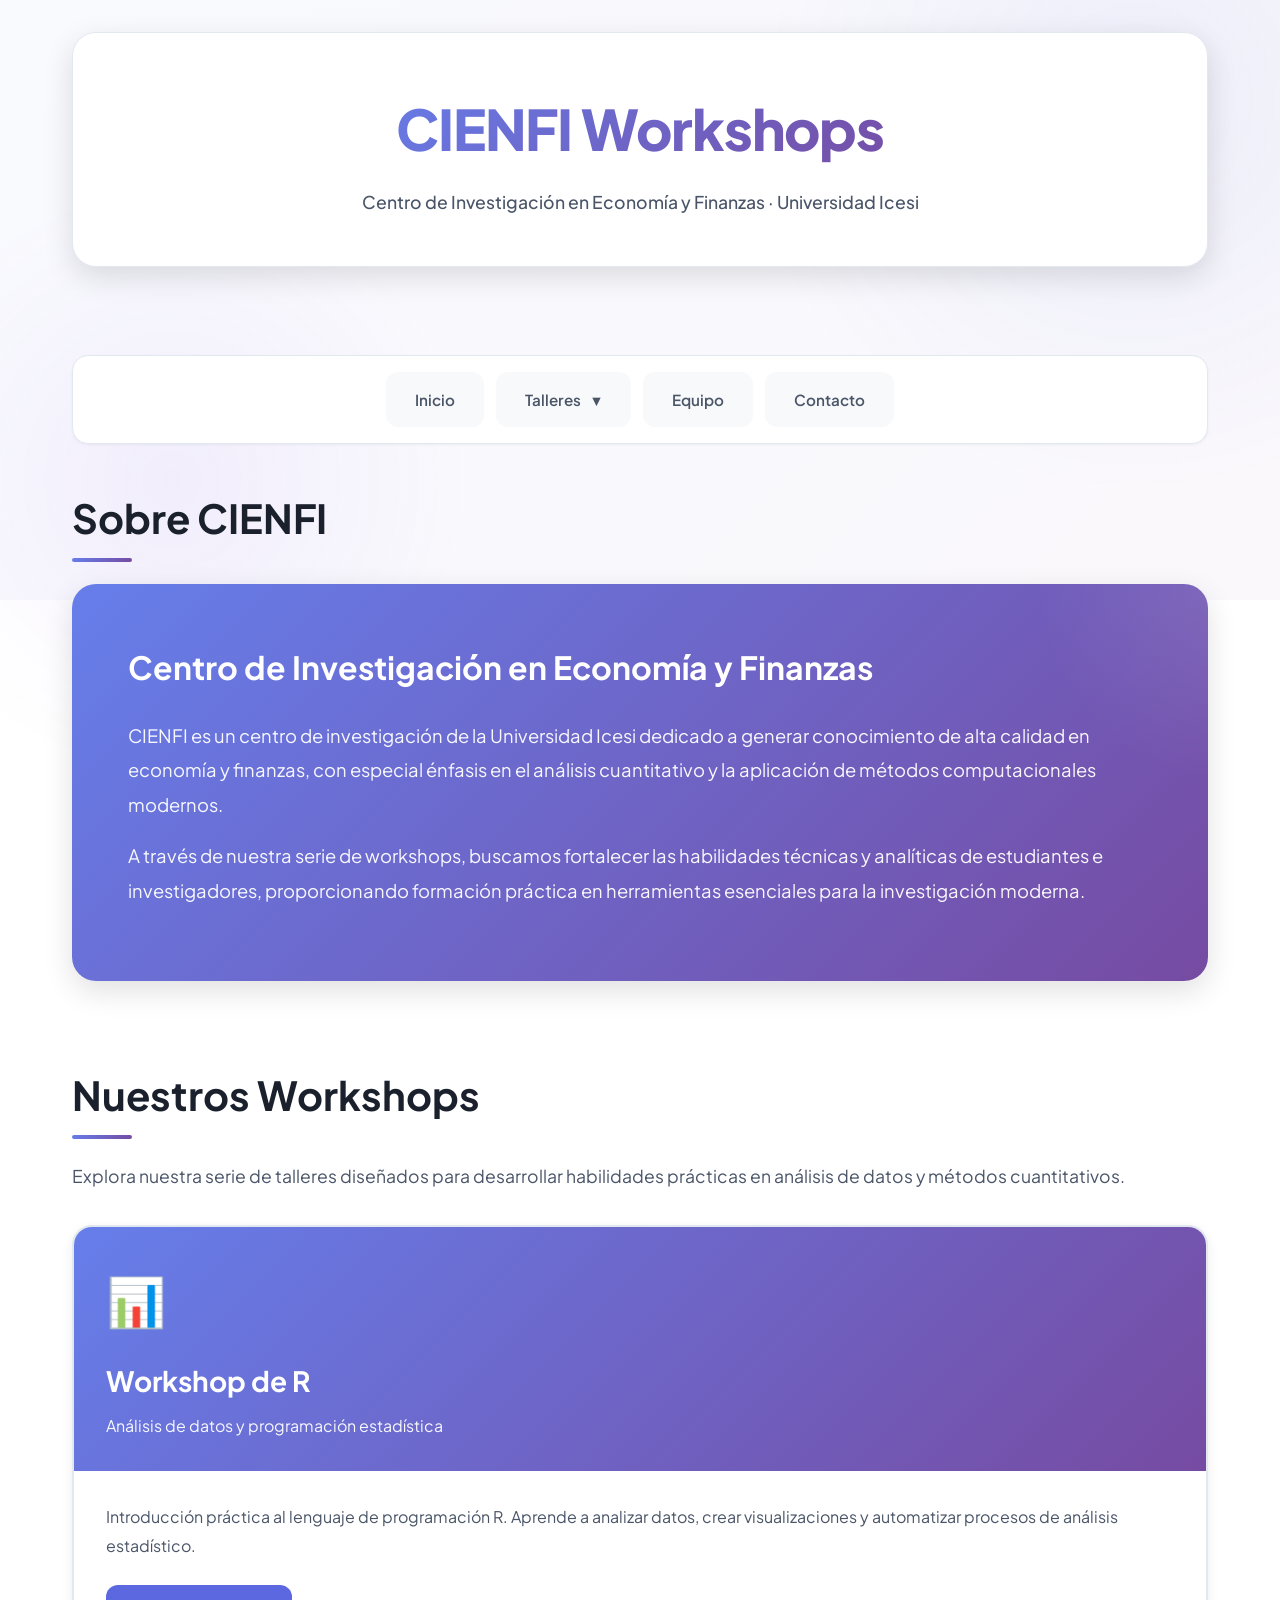
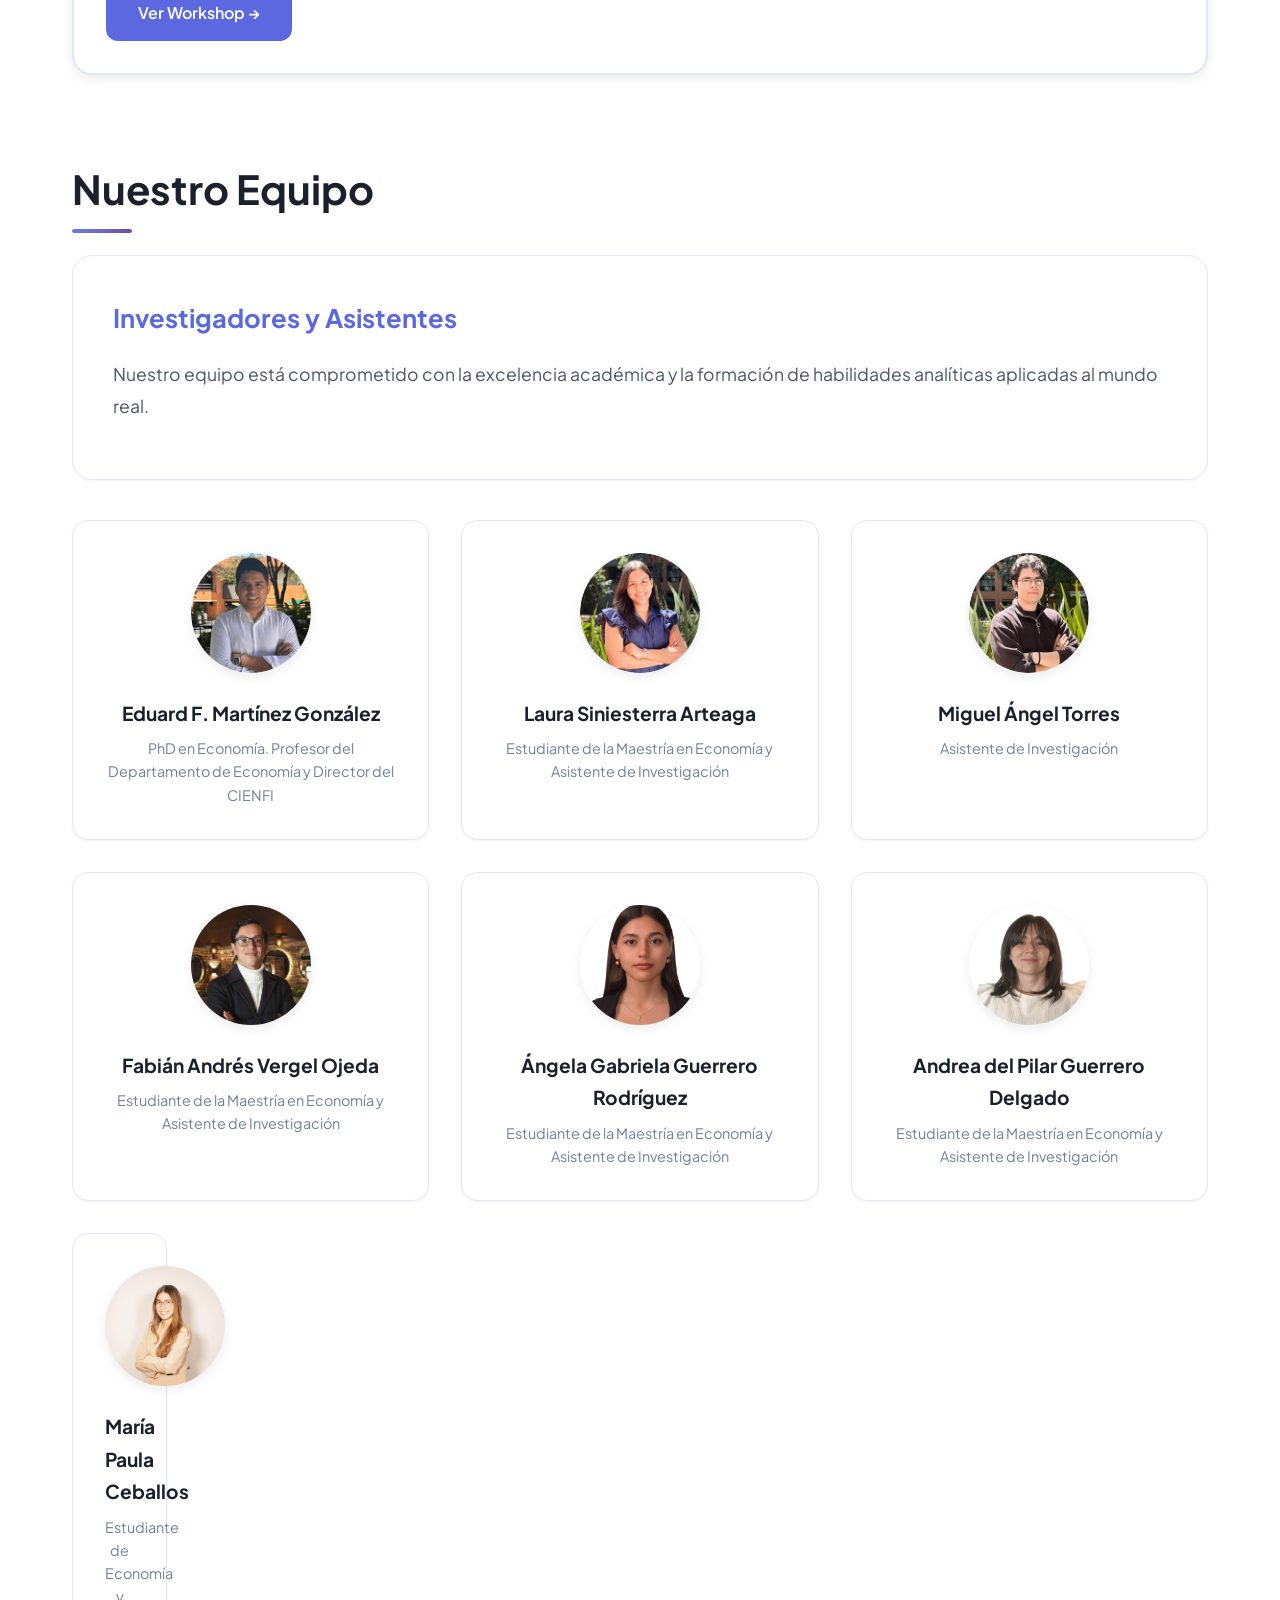
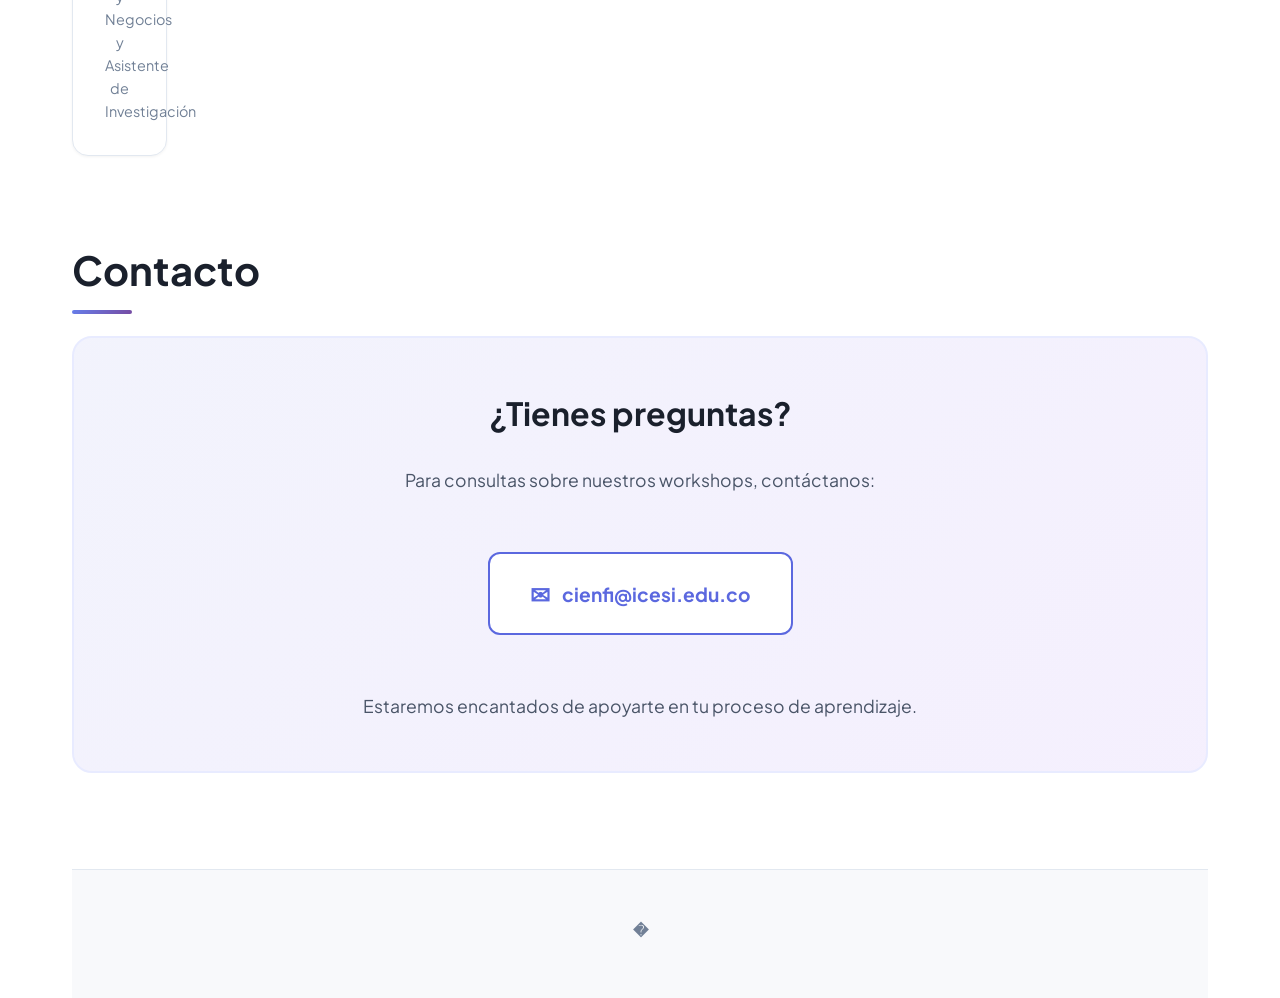
==== index.html @ 33a99495 "page" ====
<!DOCTYPE html>
<html lang="es">
<head>
    <meta charset="UTF-8">
    <meta name="viewport" content="width=device-width, initial-scale=1.0">
    <title>CIENFI Workshops | Universidad Icesi</title>
    <link rel="preconnect" href="https://fonts.googleapis.com">
    <link rel="preconnect" href="https://fonts.gstatic.com" crossorigin>
    <link href="https://fonts.googleapis.com/css2?family=Plus+Jakarta+Sans:wght@300;400;500;600;700;800&display=swap" rel="stylesheet">
    <style>
        :root {
            --primary-blue: #5B68DF;
            --deep-blue: #2E3192;
            --accent-blue: #3D4BC7;
            --light-blue: #E8EBFF;
            --purple-accent: #7C3AED;
            --bg-white: #FFFFFF;
            --bg-gray: #F8F9FB;
            --text-dark: #1A202C;
            --text-gray: #4A5568;
            --text-muted: #718096;
            --border-light: #E2E8F0;
            --shadow-sm: 0 1px 3px rgba(0,0,0,0.05);
            --shadow-md: 0 4px 12px rgba(0,0,0,0.08);
            --shadow-lg: 0 10px 30px rgba(0,0,0,0.12);
            --gradient-purple: linear-gradient(135deg, #667EEA 0%, #764BA2 100%);
        }

        * {
            margin: 0;
            padding: 0;
            box-sizing: border-box;
        }

        body {
            font-family: 'Plus Jakarta Sans', sans-serif;
            background: var(--bg-white);
            color: var(--text-dark);
            line-height: 1.7;
            overflow-x: hidden;
        }

        .bg-accent {
            position: fixed;
            top: 0;
            left: 0;
            width: 100%;
            height: 600px;
            background: linear-gradient(135deg, rgba(102, 126, 234, 0.04) 0%, rgba(118, 75, 162, 0.04) 100%);
            z-index: 0;
            pointer-events: none;
        }
        
        .bg-accent::before {
            content: '';
            position: absolute;
            top: -50%;
            right: -20%;
            width: 800px;
            height: 800px;
            background: radial-gradient(circle, rgba(91, 104, 223, 0.08) 0%, transparent 70%);
            border-radius: 50%;
            animation: float 20s ease-in-out infinite;
        }
        
        .bg-accent::after {
            content: '';
            position: absolute;
            bottom: -30%;
            left: -10%;
            width: 600px;
            height: 600px;
            background: radial-gradient(circle, rgba(124, 58, 237, 0.06) 0%, transparent 70%);
            border-radius: 50%;
            animation: float 15s ease-in-out infinite reverse;
        }

        @keyframes float {
            0%, 100% { transform: translate(0, 0) scale(1); }
            50% { transform: translate(50px, -50px) scale(1.1); }
        }

        .container {
            position: relative;
            z-index: 1;
            max-width: 1200px;
            margin: 0 auto;
            padding: 0 2rem;
        }

        header {
            padding: 2rem 0 3rem;
            animation: fadeInDown 0.8s ease-out;
        }

        @keyframes fadeInDown {
            from {
                opacity: 0;
                transform: translateY(-30px);
            }
            to {
                opacity: 1;
                transform: translateY(0);
            }
        }

        .header-content {
            display: flex;
            align-items: center;
            justify-content: center;
            gap: 2rem;
            padding: 3rem 2.5rem;
            background: var(--bg-white);
            border-radius: 24px;
            box-shadow: var(--shadow-lg);
            border: 1px solid var(--border-light);
            text-align: center;
        }

        .header-text h1 {
            font-size: 3.5rem;
            font-weight: 800;
            background: var(--gradient-purple);
            -webkit-background-clip: text;
            -webkit-text-fill-color: transparent;
            background-clip: text;
            margin-bottom: 0.75rem;
            letter-spacing: -0.02em;
        }

        .header-text p {
            font-size: 1.1rem;
            color: var(--text-gray);
            font-weight: 500;
        }

        /* Navigation with Dropdown */
        nav {
            margin: 2.5rem 0;
            animation: fadeIn 1s ease-out 0.3s backwards;
        }

        @keyframes fadeIn {
            from { opacity: 0; }
            to { opacity: 1; }
        }

        .nav-links {
            display: flex;
            gap: 0.75rem;
            flex-wrap: wrap;
            background: var(--bg-white);
            padding: 1rem;
            border-radius: 16px;
            box-shadow: var(--shadow-sm);
            border: 1px solid var(--border-light);
            justify-content: center;
        }

        .nav-item {
            position: relative;
        }

        .nav-link {
            display: block;
            padding: 0.85rem 1.75rem;
            background: var(--bg-gray);
            color: var(--text-gray);
            text-decoration: none;
            font-size: 0.95rem;
            font-weight: 600;
            border-radius: 12px;
            transition: all 0.3s ease;
            border: 1px solid transparent;
            cursor: pointer;
        }

        .nav-link:hover {
            background: var(--light-blue);
            color: var(--primary-blue);
            border-color: var(--primary-blue);
            transform: translateY(-2px);
            box-shadow: var(--shadow-md);
        }

        /* Dropdown Menu */
        .dropdown {
            position: relative;
        }

        .dropdown-content {
            display: none;
            position: absolute;
            top: 100%;
            left: 0;
            margin-top: 0.5rem;
            background: var(--bg-white);
            min-width: 220px;
            box-shadow: var(--shadow-lg);
            border-radius: 12px;
            border: 1px solid var(--border-light);
            z-index: 1000;
            overflow: hidden;
        }

        .dropdown.active .dropdown-content {
            display: block;
        }

        .dropdown-item {
            display: block;
            padding: 0.9rem 1.5rem;
            color: var(--text-gray);
            text-decoration: none;
            font-size: 0.9rem;
            font-weight: 500;
            transition: all 0.3s ease;
            border-bottom: 1px solid var(--border-light);
        }

        .dropdown-item:last-child {
            border-bottom: none;
        }

        .dropdown-item:hover {
            background: var(--light-blue);
            color: var(--primary-blue);
        }

        .dropdown-arrow {
            display: inline-block;
            margin-left: 0.5rem;
            font-size: 0.7rem;
            transition: transform 0.3s ease;
        }

        .dropdown:hover .dropdown-arrow {
            transform: rotate(180deg);
        }

        .section {
            margin-bottom: 5rem;
            animation: fadeInUp 0.8s ease-out backwards;
        }

        .section:nth-child(2) { animation-delay: 0.2s; }
        .section:nth-child(3) { animation-delay: 0.4s; }

        @keyframes fadeInUp {
            from {
                opacity: 0;
                transform: translateY(30px);
            }
            to {
                opacity: 1;
                transform: translateY(0);
            }
        }

        .section-title {
            font-size: 2.5rem;
            font-weight: 700;
            margin-bottom: 2rem;
            color: var(--text-dark);
            position: relative;
            display: inline-block;
        }

        .section-title::after {
            content: '';
            position: absolute;
            bottom: -10px;
            left: 0;
            width: 60px;
            height: 4px;
            background: var(--gradient-purple);
            border-radius: 2px;
        }

        .card {
            background: var(--bg-white);
            border: 1px solid var(--border-light);
            padding: 2.5rem;
            margin-bottom: 1.5rem;
            border-radius: 20px;
            transition: all 0.3s ease;
            box-shadow: var(--shadow-sm);
        }

        .card:hover {
            box-shadow: var(--shadow-lg);
            transform: translateY(-4px);
            border-color: var(--primary-blue);
        }

        .card-title {
            font-size: 1.6rem;
            font-weight: 700;
            margin-bottom: 1.25rem;
            color: var(--primary-blue);
        }

        .card-description {
            font-size: 1.1rem;
            line-height: 1.8;
            color: var(--text-gray);
            margin-bottom: 1rem;
        }

        .hero-card {
            background: var(--gradient-purple);
            color: white;
            padding: 3.5rem;
            border-radius: 24px;
            margin-bottom: 3rem;
            box-shadow: var(--shadow-lg);
            position: relative;
            overflow: hidden;
        }

        .hero-card::before {
            content: '';
            position: absolute;
            top: -50%;
            right: -20%;
            width: 400px;
            height: 400px;
            background: radial-gradient(circle, rgba(255,255,255,0.1) 0%, transparent 70%);
            border-radius: 50%;
        }

        .hero-card .card-title {
            color: white;
            font-size: 2rem;
            margin-bottom: 1.5rem;
            position: relative;
        }

        .hero-card .card-description {
            color: rgba(255, 255, 255, 0.95);
            font-size: 1.15rem;
            line-height: 1.9;
            position: relative;
        }

        /* Workshops Grid */
        .workshops-grid {
            display: grid;
            grid-template-columns: repeat(auto-fit, minmax(350px, 1fr));
            gap: 2rem;
            margin-top: 2rem;
        }

        .workshop-card {
            background: var(--bg-white);
            border: 2px solid var(--border-light);
            border-radius: 20px;
            overflow: hidden;
            box-shadow: var(--shadow-md);
            transition: all 0.3s ease;
        }

        .workshop-card:hover {
            transform: translateY(-8px);
            box-shadow: 0 20px 40px rgba(91, 104, 223, 0.2);
            border-color: var(--primary-blue);
        }

        .workshop-header {
            background: var(--gradient-purple);
            padding: 2rem;
            color: white;
            position: relative;
        }

        .workshop-icon {
            font-size: 3rem;
            margin-bottom: 1rem;
        }

        .workshop-header h3 {
            font-size: 1.75rem;
            margin-bottom: 0.5rem;
        }

        .workshop-header p {
            opacity: 0.95;
            font-size: 1rem;
        }

        .workshop-content {
            padding: 2rem;
        }

        .workshop-description {
            color: var(--text-gray);
            line-height: 1.8;
            margin-bottom: 1.5rem;
        }

        .workshop-status {
            display: inline-block;
            padding: 0.5rem 1rem;
            background: rgba(91, 104, 223, 0.1);
            color: var(--primary-blue);
            border-radius: 20px;
            font-size: 0.85rem;
            font-weight: 600;
            margin-bottom: 1.5rem;
        }

        .btn {
            display: inline-block;
            padding: 0.9rem 2rem;
            background: var(--primary-blue);
            color: white;
            text-decoration: none;
            font-size: 1rem;
            font-weight: 600;
            border-radius: 12px;
            transition: all 0.3s ease;
            border: none;
            cursor: pointer;
        }

        .btn:hover {
            background: var(--deep-blue);
            transform: scale(1.05);
            box-shadow: var(--shadow-md);
        }

        /* Team Section */
        .team-grid {
            display: grid;
            grid-template-columns: repeat(auto-fit, minmax(280px, 1fr));
            gap: 2rem;
            margin-top: 2.5rem;
        }

        .team-member {
            background: var(--bg-white);
            border: 1px solid var(--border-light);
            border-radius: 16px;
            padding: 2rem;
            text-align: center;
            transition: all 0.3s ease;
            box-shadow: var(--shadow-sm);
        }

        .team-member:hover {
            transform: translateY(-8px);
            box-shadow: var(--shadow-lg);
            border-color: var(--primary-blue);
        }

        /* Prevent last item from stretching when alone */
        .team-member:last-child:nth-child(3n+1) {
            max-width: calc(33.333% - 1.5rem);
        }

        @media (max-width: 900px) {
            .team-member:last-child:nth-child(3n+1) {
                max-width: 100%;
            }
        }

        .team-avatar {
            width: 120px;
            height: 120px;
            margin: 0 auto 1.5rem;
            border-radius: 50%;
            overflow: hidden;
            box-shadow: var(--shadow-md);
            position: relative;
        }

        .team-avatar img {
            width: 100%;
            height: 100%;
            object-fit: cover;
        }

        .team-avatar-fallback {
            width: 100%;
            height: 100%;
            background: var(--gradient-purple);
            display: flex;
            align-items: center;
            justify-content: center;
            font-size: 2.5rem;
            font-weight: 700;
            color: white;
        }

        .team-name {
            font-size: 1.2rem;
            font-weight: 700;
            color: var(--text-dark);
            margin-bottom: 0.5rem;
        }

        .team-role {
            font-size: 0.9rem;
            color: var(--text-muted);
            font-weight: 400;
            line-height: 1.6;
        }

        .contact-card {
            background: linear-gradient(135deg, rgba(91, 104, 223, 0.08) 0%, rgba(124, 58, 237, 0.08) 100%);
            border: 2px solid var(--light-blue);
            padding: 3rem;
            border-radius: 20px;
            text-align: center;
        }

        .contact-email {
            display: inline-flex;
            align-items: center;
            gap: 0.75rem;
            padding: 1.2rem 2.5rem;
            background: var(--bg-white);
            border: 2px solid var(--primary-blue);
            border-radius: 12px;
            color: var(--primary-blue);
            text-decoration: none;
            font-weight: 700;
            font-size: 1.2rem;
            transition: all 0.3s ease;
            margin: 1.5rem 0;
        }

        .contact-email:hover {
            background: var(--primary-blue);
            color: white;
            transform: scale(1.05);
            box-shadow: var(--shadow-md);
        }

        footer {
            margin-top: 6rem;
            padding: 3rem 0;
            border-top: 1px solid var(--border-light);
            text-align: center;
            color: var(--text-muted);
            background: var(--bg-gray);
        }

        footer p {
            font-size: 0.95rem;
            line-height: 1.6;
        }

        @media (max-width: 768px) {
            .header-content {
                padding: 2.5rem 1.5rem;
            }

            .header-text h1 {
                font-size: 2.5rem;
            }

            .section-title {
                font-size: 2rem;
            }

            .nav-links {
                flex-direction: column;
            }

            .dropdown-content {
                position: static;
                margin-top: 0.5rem;
                display: none;
            }

            .dropdown.active .dropdown-content {
                display: block;
            }

            .workshops-grid,
            .team-grid {
                grid-template-columns: 1fr;
            }

            .hero-card {
                padding: 2.5rem 1.5rem;
            }
        }
    </style>
</head>
<body>
    <div class="bg-accent"></div>
    
    <div class="container">
        <header>
            <div class="header-content">
                <div class="header-text">
                    <h1>CIENFI Workshops</h1>
                    <p>Centro de Investigación en Economía y Finanzas · Universidad Icesi</p>
                </div>
            </div>
        </header>

        <nav>
            <div class="nav-links">
                <div class="nav-item">
                    <a href="index.html" class="nav-link">Inicio</a>
                </div>
                
                <!-- Dropdown Menu for Workshops -->
                <div class="nav-item dropdown">
                    <a href="#" class="nav-link">
                        Talleres <span class="dropdown-arrow">▼</span>
                    </a>
                    <div class="dropdown-content">
                        <a href="https://cienfi-icesi.github.io/workshop-r/workshop-r.html" class="dropdown-item">📊 Workshop de R</a>
                    </div>
                </div>

                <div class="nav-item">
                    <a href="#equipo" class="nav-link">Equipo</a>
                </div>
                <div class="nav-item">
                    <a href="#contacto" class="nav-link">Contacto</a>
                </div>
            </div>
        </nav>

        <main>
            <!-- About CIENFI -->
            <section class="section" id="about">
                <h2 class="section-title">Sobre CIENFI</h2>
                <div class="hero-card">
                    <h3 class="card-title">Centro de Investigación en Economía y Finanzas</h3>
                    <p class="card-description">
                        CIENFI es un centro de investigación de la Universidad Icesi dedicado a generar conocimiento 
                        de alta calidad en economía y finanzas, con especial énfasis en el análisis cuantitativo y 
                        la aplicación de métodos computacionales modernos.
                    </p>
                    <p class="card-description">
                        A través de nuestra serie de workshops, buscamos fortalecer las habilidades técnicas y analíticas 
                        de estudiantes e investigadores, proporcionando formación práctica en herramientas esenciales 
                        para la investigación moderna.
                    </p>
                </div>
            </section>

            <!-- Workshops Overview -->
            <section class="section" id="workshops">
                <h2 class="section-title">Nuestros Workshops</h2>
                <p class="card-description" style="margin-bottom: 2rem;">
                    Explora nuestra serie de talleres diseñados para desarrollar habilidades prácticas en análisis 
                    de datos y métodos cuantitativos.
                </p>

                <div class="workshops-grid">
                    <!-- Workshop de R -->
                    <div class="workshop-card">
                        <div class="workshop-header">
                            <div class="workshop-icon">📊</div>
                            <h3>Workshop de R</h3>
                            <p>Análisis de datos y programación estadística</p>
                        </div>
                        <div class="workshop-content">
                            <p class="workshop-description">
                                Introducción práctica al lenguaje de programación R. Aprende a analizar datos, 
                                crear visualizaciones y automatizar procesos de análisis estadístico.
                            </p>
                            <a href="https://cienfi-icesi.github.io/workshop-r/workshop-r.html" class="btn">Ver Workshop →</a>
                        </div>
                    </div>
                </div>
            </section>

            <!-- Team CIENFI -->
            <section class="section" id="equipo">
                <h2 class="section-title">Nuestro Equipo</h2>
                
                <div class="card" style="margin-bottom: 2.5rem;">
                    <h3 class="card-title">Investigadores y Asistentes</h3>
                    <p class="card-description">
                        Nuestro equipo está comprometido con la excelencia académica y la formación de habilidades 
                        analíticas aplicadas al mundo real.
                    </p>
                </div>

                <div class="team-grid">
                    <!-- Miembro 1 -->
                    <div class="team-member">
                        <div class="team-avatar">
                            <img src="images/eduard-cienfi.png" alt="Eduard F. Martínez González">
                        </div>
                        <div class="team-name">Eduard F. Martínez González</div>
                        <div class="team-role">PhD en Economía. Profesor del Departamento de Economía y Director del CIENFI</div>
                    </div>

                    <!-- Miembro 2 -->
                    <div class="team-member">
                        <div class="team-avatar">
                            <img src="images/laura-cienfi.jpeg" alt="Laura Siniesterra">
                        </div>
                        <div class="team-name">Laura Siniesterra Arteaga</div>
                        <div class="team-role">Estudiante de la Maestría en Economía y Asistente de Investigación</div>
                    </div>

                    <!-- Miembro 3 -->
                    <div class="team-member">
                        <div class="team-avatar">
                            <img src="images/miguel-cienfi.jpeg" alt="Miguel Ángel Torres">
                        </div>
                        <div class="team-name">Miguel Ángel Torres</div>
                        <div class="team-role">Asistente de Investigación</div>
                    </div>

                    <!-- Miembro 4 -->
                    <div class="team-member">
                        <div class="team-avatar">
                            <img src="images/fabian-cienfi.jpeg" alt="Fabián Andrés Vergel Ojeda">
                        </div>
                        <div class="team-name">Fabián Andrés Vergel Ojeda</div>
                        <div class="team-role">Estudiante de la Maestría en Economía y Asistente de Investigación</div>
                    </div>

                    <!-- Miembro 5 -->
                    <div class="team-member">
                        <div class="team-avatar">
                            <img src="images/angela-cienfi.jpg" alt="Ángela Gabriela Guerrero Rodríguez">
                        </div>
                        <div class="team-name">Ángela Gabriela Guerrero Rodríguez</div>
                        <div class="team-role">Estudiante de la Maestría en Economía y Asistente de Investigación</div>
                    </div>

                    <!-- Miembro 6 -->
                    <div class="team-member">
                        <div class="team-avatar">
                            <img src="images/andrea-cienfi.png" alt="Andrea del Pilar Guerrero Delgado">
                        </div>
                        <div class="team-name">Andrea del Pilar Guerrero Delgado</div>
                        <div class="team-role">Estudiante de la Maestría en Economía y Asistente de Investigación</div>
                    </div>

                    <!-- Miembro 7 -->
                    <div class="team-member">
                        <div class="team-avatar">
                            <img src="images/mapu-cienfi.jpeg" alt="María Paula Ceballos">
                        </div>
                        <div class="team-name">María Paula Ceballos</div>
                        <div class="team-role">Estudiante de Economía y Negocios y Asistente de Investigación</div>
                    </div>
                </div>
            </section>

            <!-- Contact -->
            <section class="section" id="contacto">
                <h2 class="section-title">Contacto</h2>
                
                <div class="contact-card">
                    <h3 class="card-title" style="color: var(--text-dark); margin-bottom: 1.5rem; font-size: 2rem;">
                        ¿Tienes preguntas?
                    </h3>
                    <p class="card-description" style="max-width: 600px; margin: 0 auto 2rem; font-size: 1.1rem;">
                        Para consultas sobre nuestros workshops, contáctanos:
                    </p>
                    
                    <a href="mailto:cienfi@icesi.edu.co" class="contact-email">
                        <span style="font-size: 1.5rem;">✉</span>
                        <span>cienfi@icesi.edu.co</span>
                    </a>

                    <p class="card-description" style="max-width: 700px; margin: 2rem auto 0;">
                        Estaremos encantados de apoyarte en tu proceso de aprendizaje.
                    </p>
                </div>
            </section>
        </main>

        <footer>
            <p style="font-weight: 600; margin-bottom: 0.5rem;">
                �  </footer>
    </div>

    <script>
        // Smooth scrolling
        document.querySelectorAll('a[href^="#"]').forEach(anchor => {
            anchor.addEventListener('click', function (e) {
                e.preventDefault();
                const target = document.querySelector(this.getAttribute('href'));
                if (target) {
                    target.scrollIntoView({
                        behavior: 'smooth',
                        block: 'start'
                    });
                }
            });
        });

        // Dropdown toggle
        document.querySelectorAll('.dropdown > .nav-link').forEach(link => {
            link.addEventListener('click', function(e) {
                e.preventDefault();
                const dropdown = this.parentElement;
                
                // Close other dropdowns
                document.querySelectorAll('.dropdown').forEach(d => {
                    if (d !== dropdown) {
                        d.classList.remove('active');
                    }
                });
                
                // Toggle current dropdown
                dropdown.classList.toggle('active');
            });
        });

        // Close dropdown when clicking outside
        document.addEventListener('click', function(e) {
            if (!e.target.closest('.dropdown')) {
                document.querySelectorAll('.dropdown').forEach(d => {
                    d.classRemove('active');
                });
            }
        });

        // Intersection observer for animations
        const observerOptions = {
            threshold: 0.1,
            rootMargin: '0px 0px -50px 0px'
        };

        const observer = new IntersectionObserver((entries) => {
            entries.forEach(entry => {
                if (entry.isIntersecting) {
                    entry.target.style.opacity = '1';
                    entry.target.style.transform = 'translateY(0)';
                }
            });
        }, observerOptions);

        document.querySelectorAll('.section, .card, .team-member, .workshop-card').forEach(el => {
            observer.observe(el);
        });
    </script>
</body>
</html
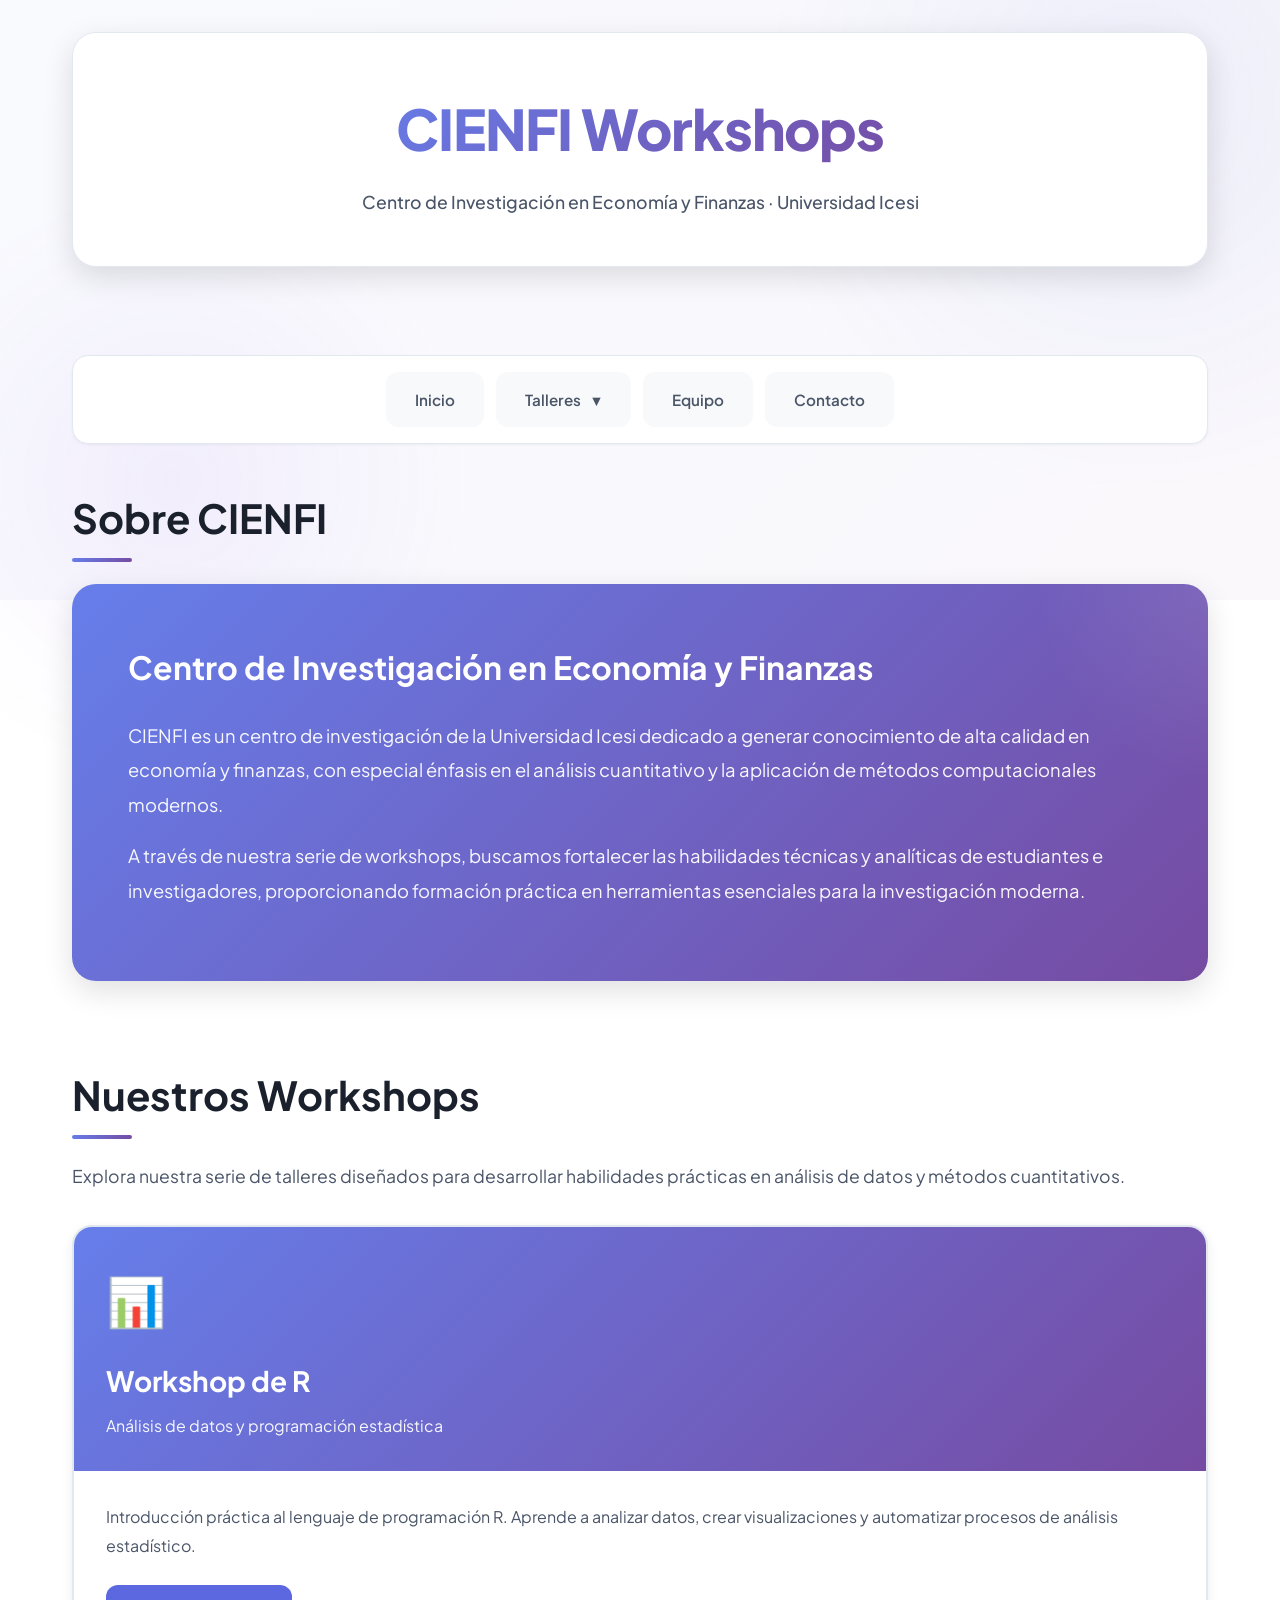
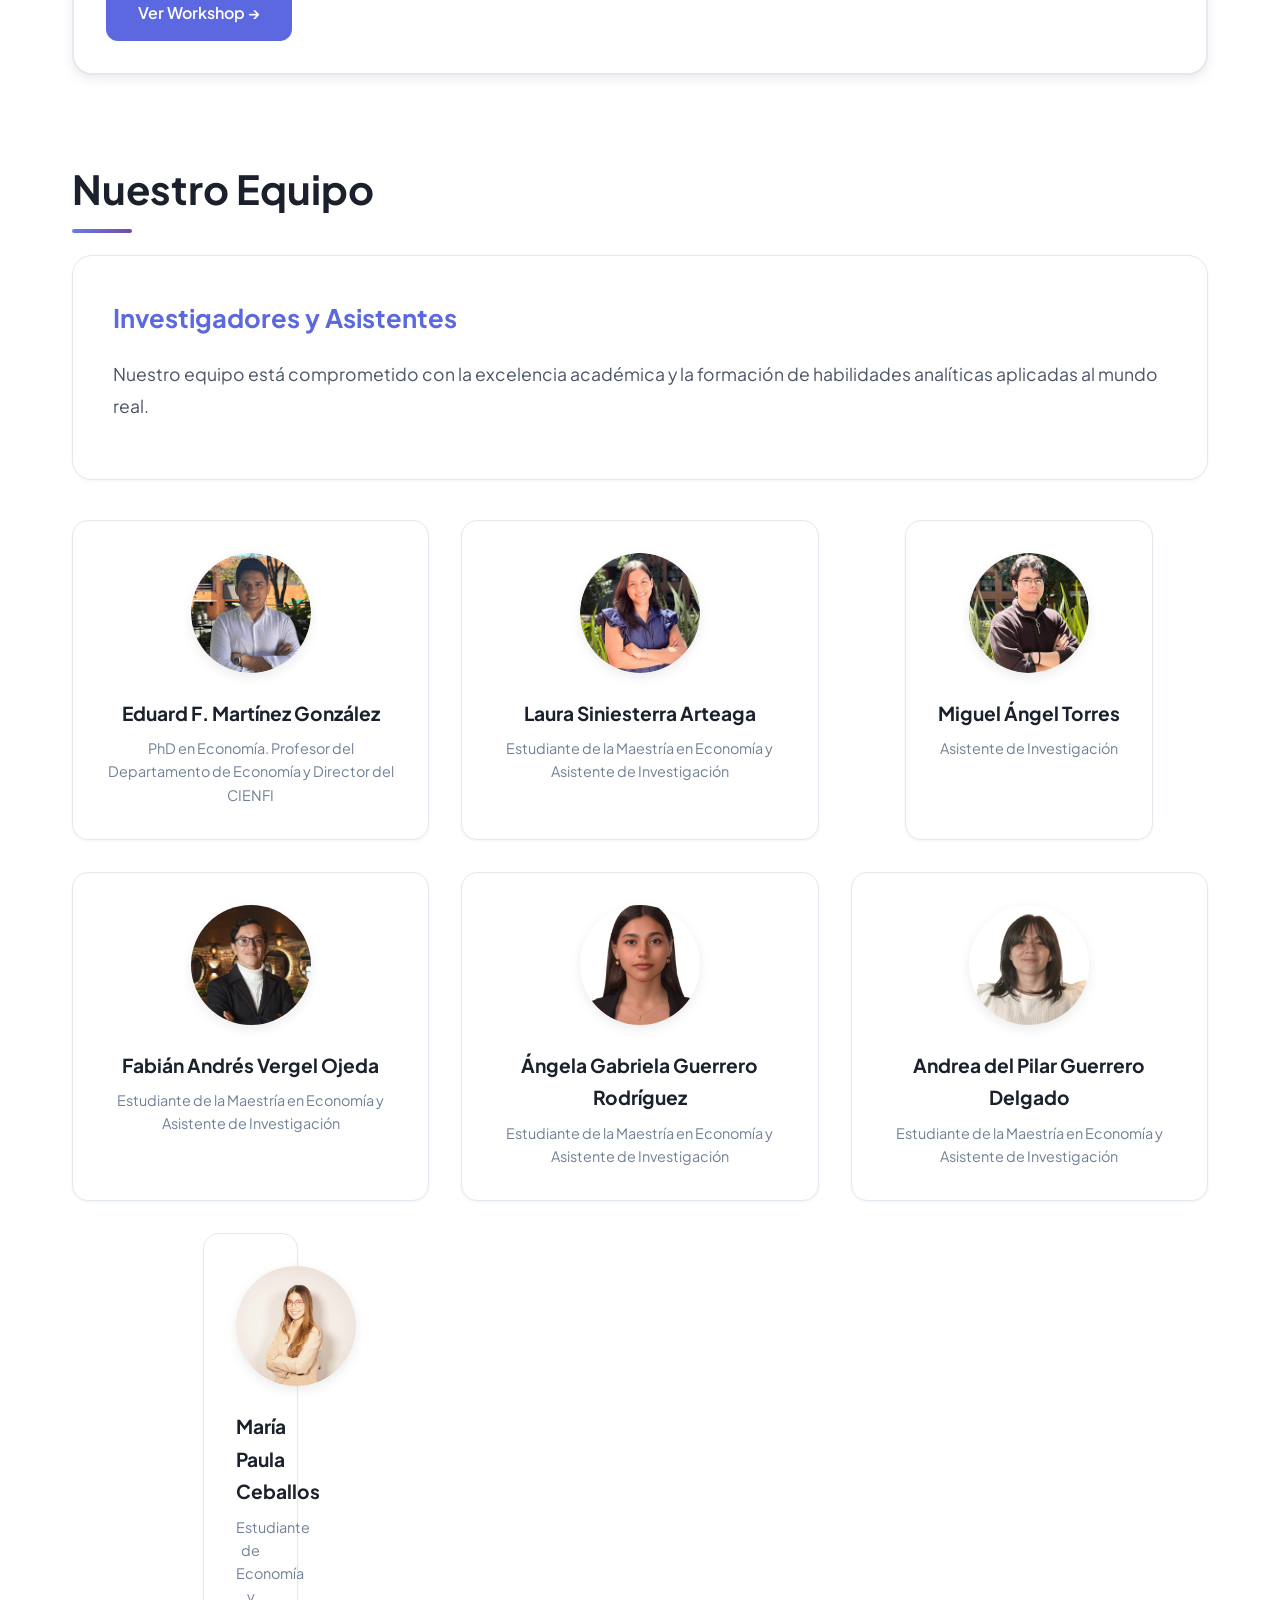
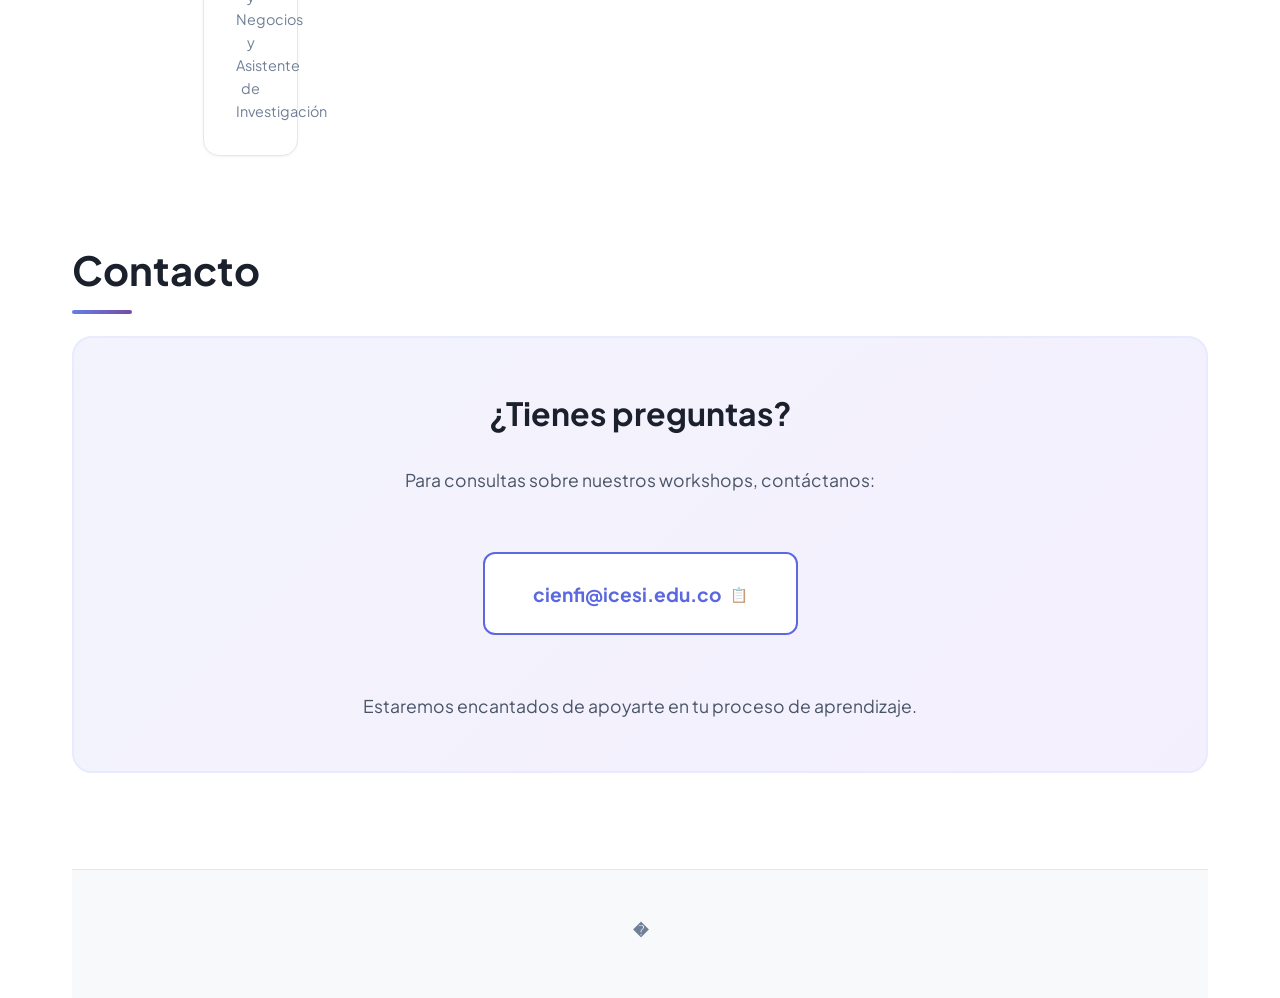
==== commit b63ff9c0: "Update index.html" ====
--- a/index.html
+++ b/index.html
@@ -430,12 +430,14 @@
         }
 
         /* Team Section */
-        .team-grid {
+       .team-grid {
             display: grid;
             grid-template-columns: repeat(auto-fit, minmax(280px, 1fr));
             gap: 2rem;
             margin-top: 2.5rem;
-        }
+            justify-items: center;
+        }
+
 
         .team-member {
             background: var(--bg-white);
@@ -535,6 +537,55 @@
             color: white;
             transform: scale(1.05);
             box-shadow: var(--shadow-md);
+        }
+
+        /* Copy email styles */
+        .copy-email {
+            display: inline-flex;
+            align-items: center;
+            gap: 0.5rem;
+            color: var(--primary-blue);
+            font-weight: 700;
+            cursor: pointer;
+            transition: all 0.3s ease;
+            padding: 0.25rem 0.5rem;
+            border-radius: 6px;
+            position: relative;
+        }
+
+        .copy-email:hover {
+            background: var(--light-blue);
+        }
+
+        .copy-icon {
+            font-size: 0.9rem;
+            opacity: 0.7;
+        }
+
+        .copy-email:hover .copy-icon {
+            opacity: 1;
+        }
+
+        /* Toast notification for copy confirmation */
+        .toast {
+            position: fixed;
+            bottom: 2rem;
+            right: 2rem;
+            background: var(--primary-blue);
+            color: white;
+            padding: 1rem 1.5rem;
+            border-radius: 12px;
+            box-shadow: var(--shadow-lg);
+            display: none;
+            align-items: center;
+            gap: 0.75rem;
+            font-weight: 600;
+            z-index: 10000;
+            animation: slideIn 0.3s ease-out;
+        }
+
+        .toast.show {
+            display: flex;
         }
 
         footer {
@@ -764,8 +815,12 @@
                     </p>
                     
                     <a href="mailto:cienfi@icesi.edu.co" class="contact-email">
-                        <span style="font-size: 1.5rem;">✉</span>
-                        <span>cienfi@icesi.edu.co</span>
+                       <span class="copy-email" 
+                            onclick="copyEmail('cienfi@icesi.edu.co'); return false;" 
+                            title="Clic para copiar">
+                            <strong>cienfi@icesi.edu.co</strong>
+                            <span class="copy-icon">📋</span>
+                        </span>
                     </a>
 
                     <p class="card-description" style="max-width: 700px; margin: 2rem auto 0;">
@@ -781,6 +836,40 @@
     </div>
 
     <script>
+
+        // Copy email to clipboard
+        function copyEmail(email) {
+            navigator.clipboard.writeText(email).then(function() {
+                showToast();
+            }).catch(function(err) {
+                // Fallback for older browsers
+                const textArea = document.createElement('textarea');
+                textArea.value = email;
+                textArea.style.position = 'fixed';
+                textArea.style.left = '-999999px';
+                document.body.appendChild(textArea);
+                textArea.select();
+                try {
+                    document.execCommand('copy');
+                    showToast();
+                } catch (err) {
+                    alert('Email: ' + email);
+                }
+                document.body.removeChild(textArea);
+            });
+        }
+
+        function showToast() {
+            const toast = document.getElementById('toast');
+            toast.classList.add('show');
+            setTimeout(function() {
+                toast.style.animation = 'slideOut 0.3s ease-out';
+                setTimeout(function() {
+                    toast.classList.remove('show');
+                    toast.style.animation = '';
+                }, 300);
+            }, 2000);
+        }
         // Smooth scrolling
         document.querySelectorAll('a[href^="#"]').forEach(anchor => {
             anchor.addEventListener('click', function (e) {
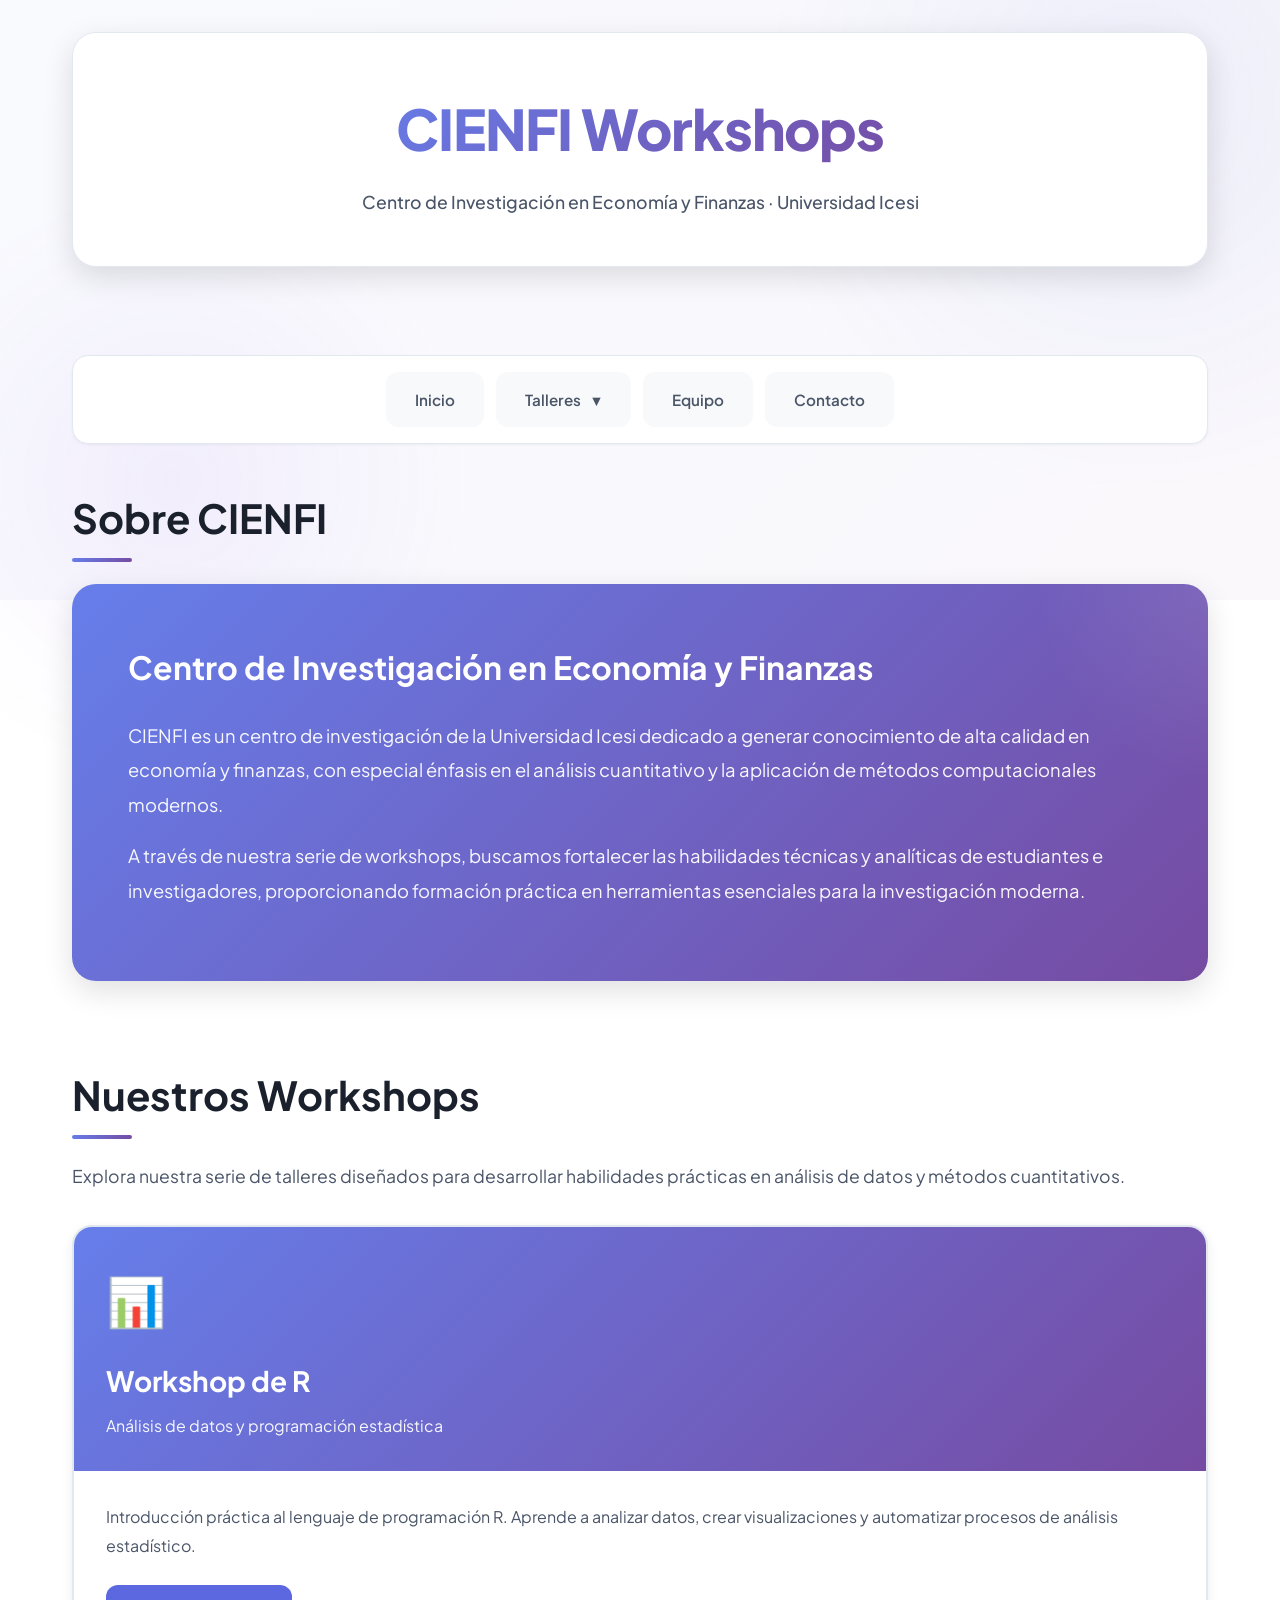
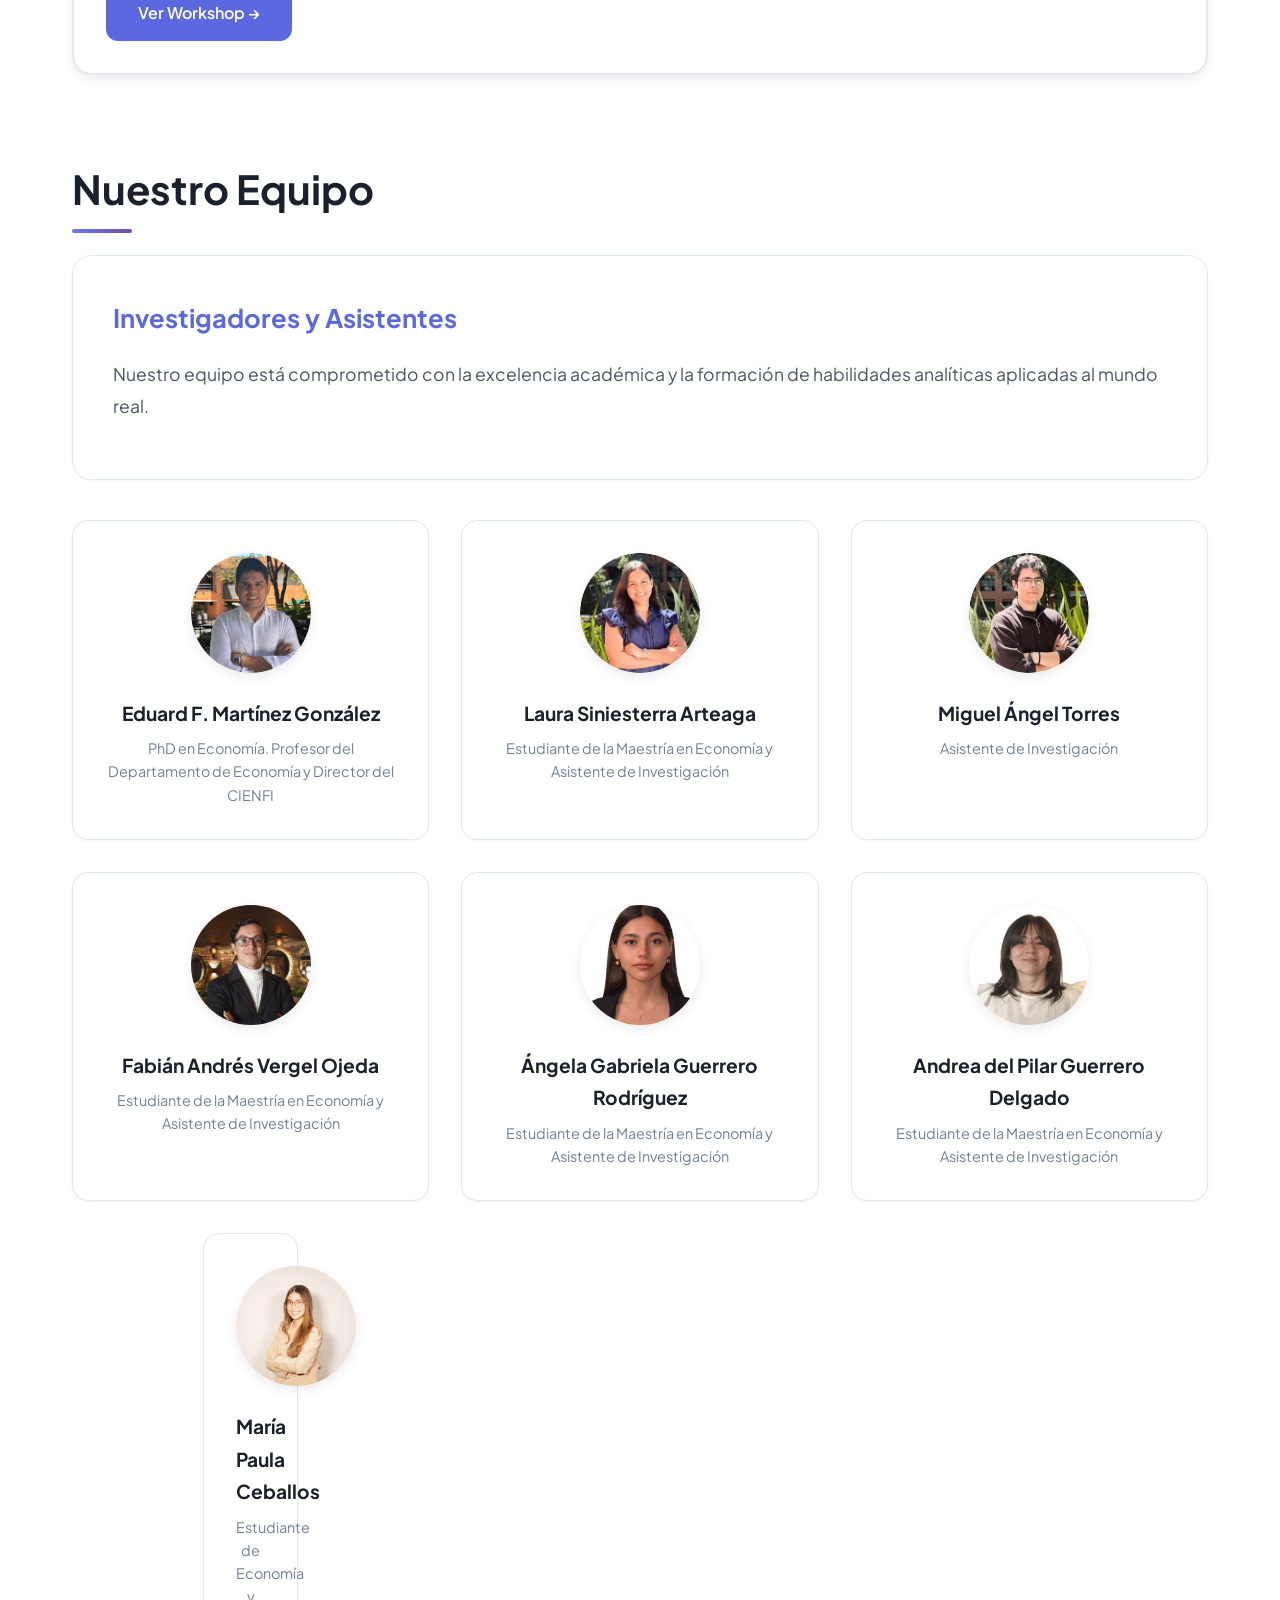
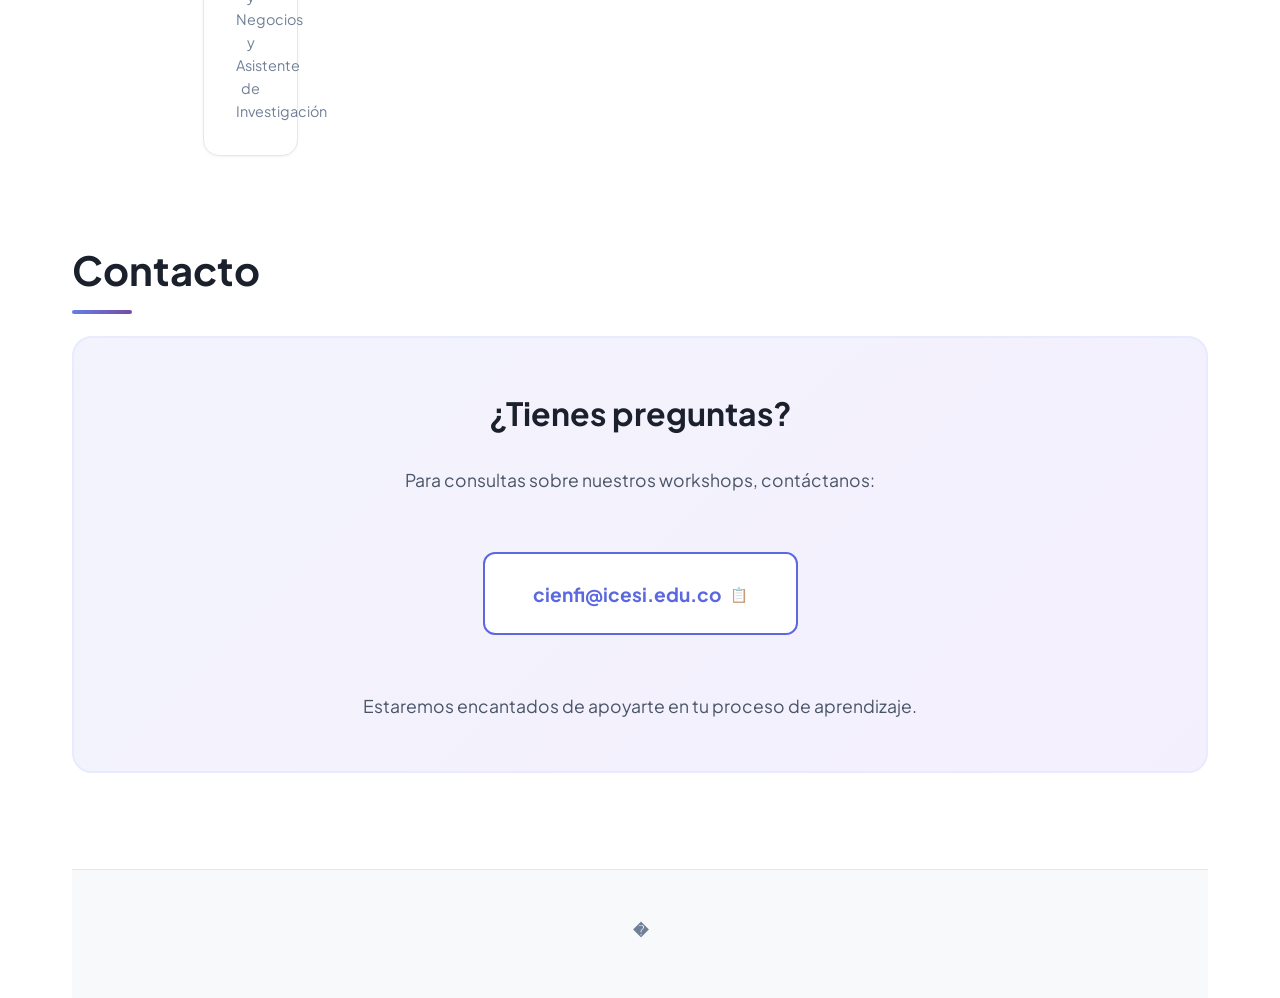
==== commit 358b5d7e: "Update index.html" ====
--- a/index.html
+++ b/index.html
@@ -447,6 +447,8 @@
             text-align: center;
             transition: all 0.3s ease;
             box-shadow: var(--shadow-sm);
+            width: 100%;
+            max-width: 380px;
         }
 
         .team-member:hover {
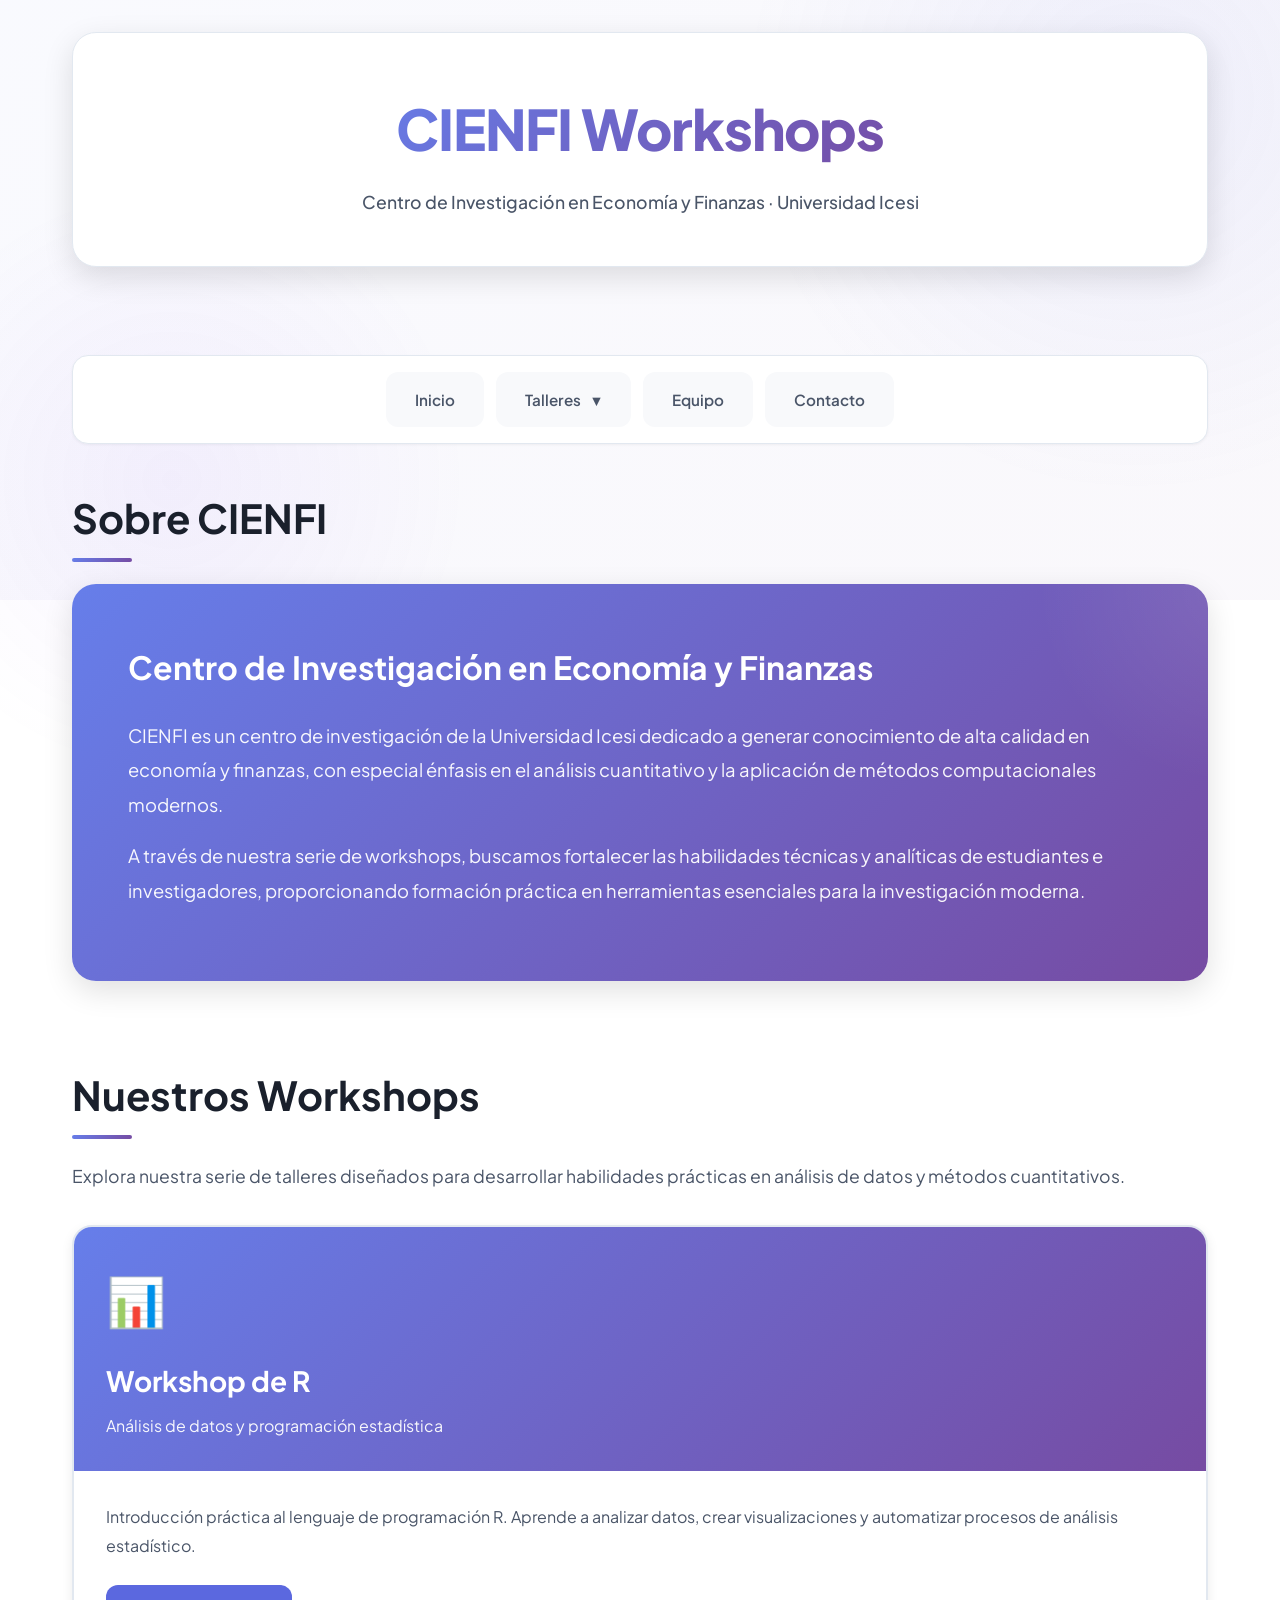
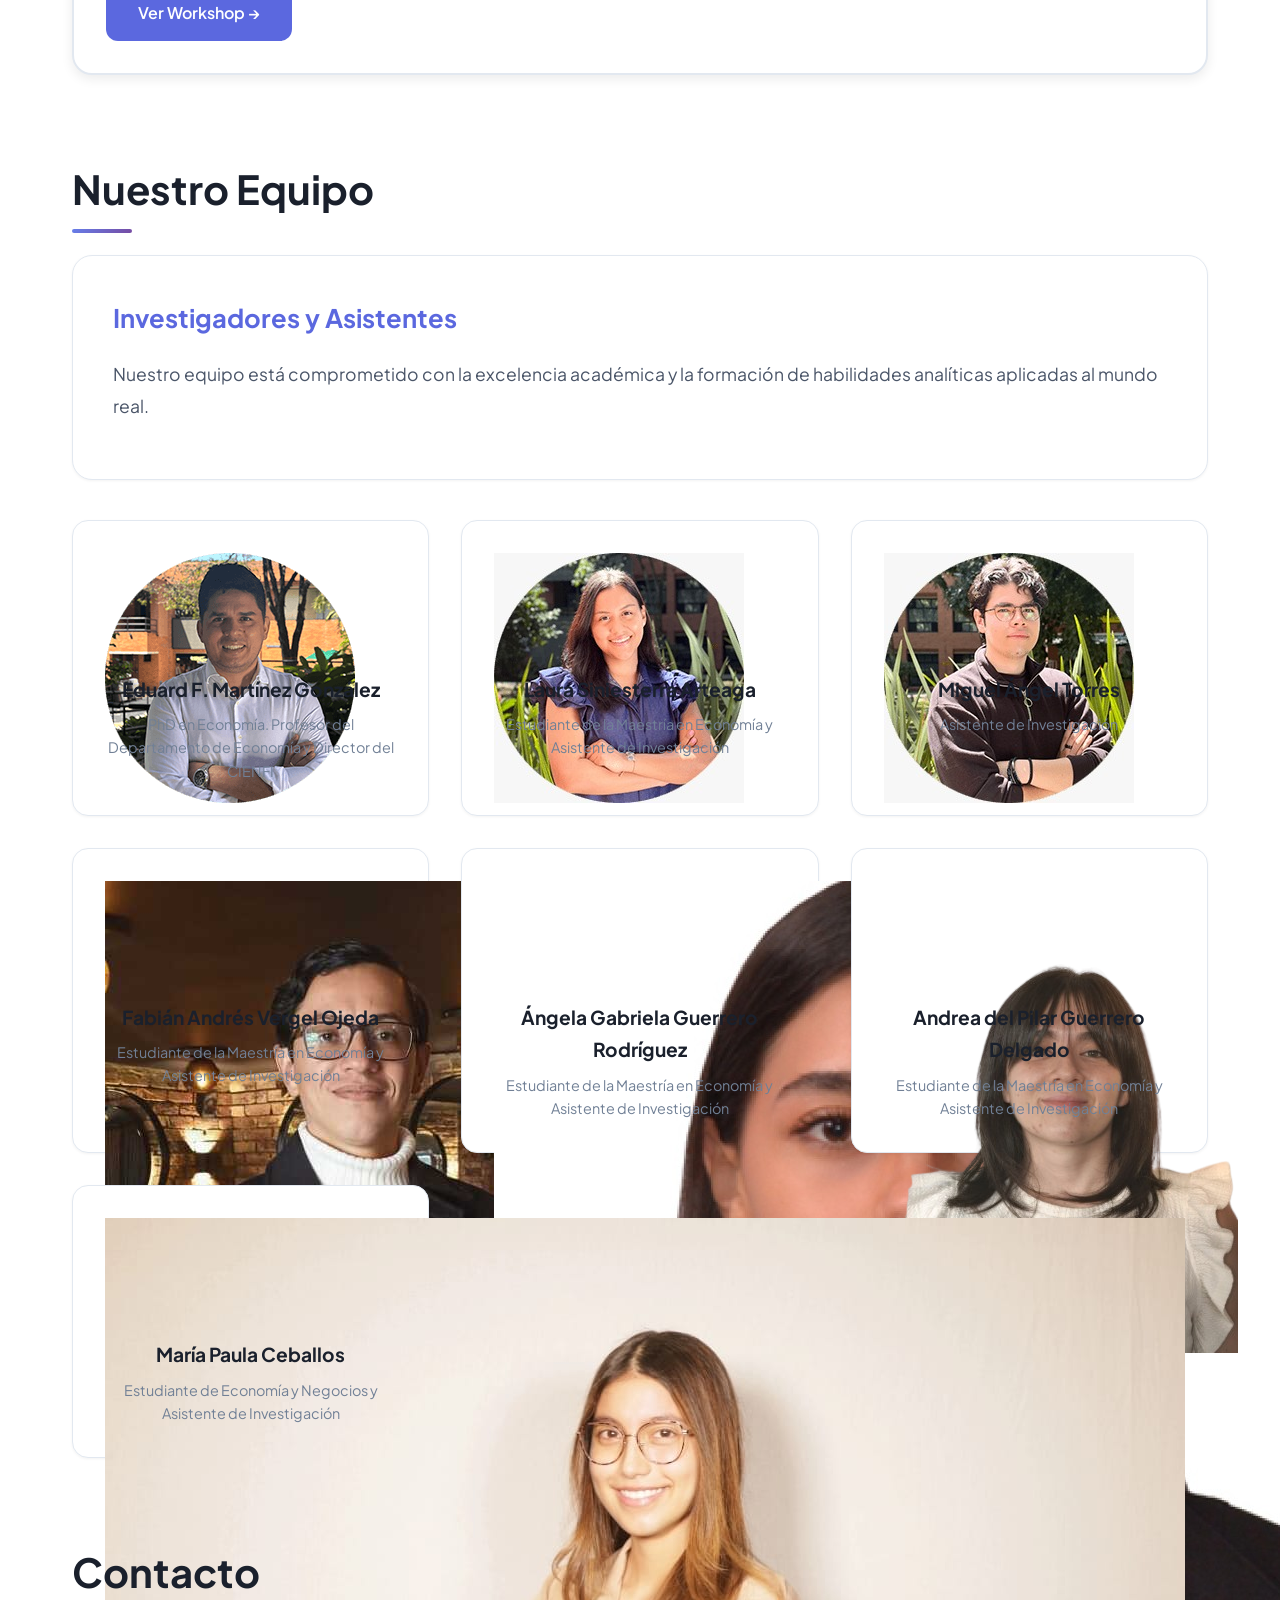
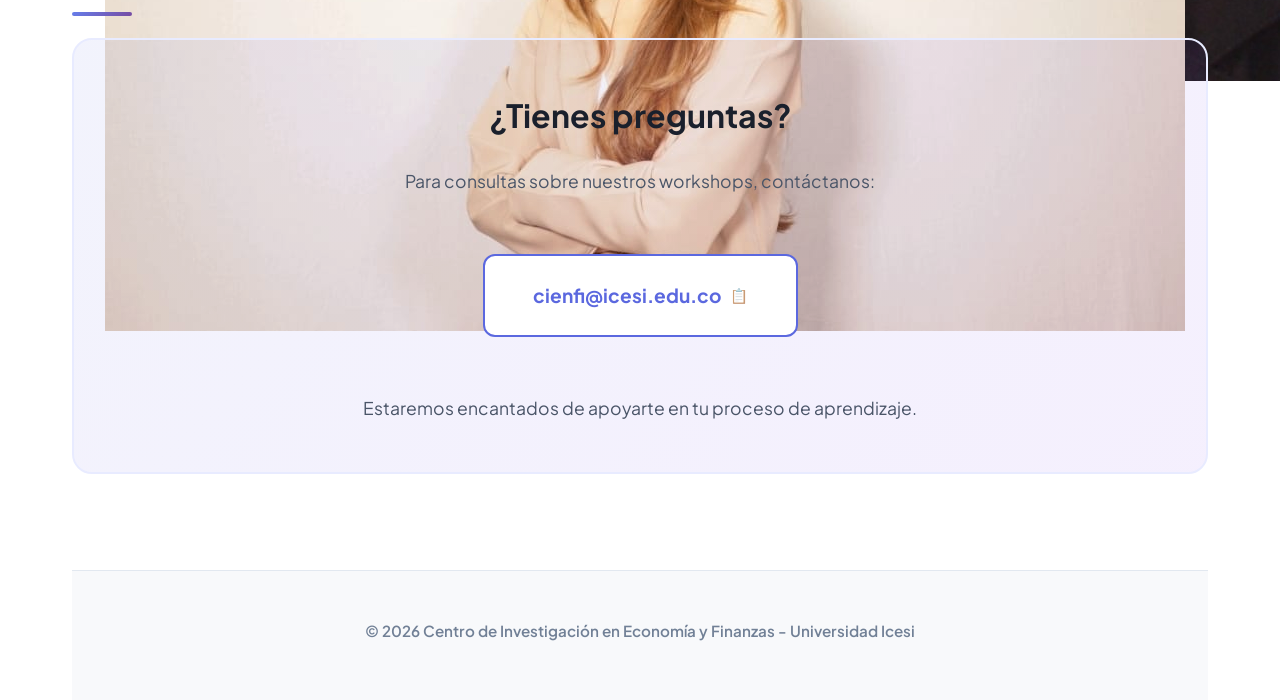
==== commit 3a18ad17: "Update index.html" ====
--- a/index.html
+++ b/index.html
@@ -451,39 +451,21 @@
             max-width: 380px;
         }
 
-        .team-member:hover {
-            transform: translateY(-8px);
-            box-shadow: var(--shadow-lg);
-            border-color: var(--primary-blue);
-        }
-
-        /* Prevent last item from stretching when alone */
-        .team-member:last-child:nth-child(3n+1) {
-            max-width: calc(33.333% - 1.5rem);
-        }
-
-        @media (max-width: 900px) {
-            .team-member:last-child:nth-child(3n+1) {
-                max-width: 100%;
-            }
-        }
-
-        .team-avatar {
-            width: 120px;
-            height: 120px;
-            margin: 0 auto 1.5rem;
-            border-radius: 50%;
-            overflow: hidden;
-            box-shadow: var(--shadow-md);
-            position: relative;
-        }
-
-        .team-avatar img {
-            width: 100%;
-            height: 100%;
-            object-fit: cover;
-        }
-
+    .team-member:hover {
+        transform: translateY(-8px);
+        box-shadow: var(--shadow-lg);
+        border-color: var(--primary-blue);
+    }
+
+    .team-avatar {
+        width: 120px;
+        height: 120px;
+            .team-avatar img {
+                width: 100%;
+                height: 100%;
+                object-fit: cover;
+            }
+    }
         .team-avatar-fallback {
             width: 100%;
             height: 100%;
@@ -834,7 +816,7 @@
 
         <footer>
             <p style="font-weight: 600; margin-bottom: 0.5rem;">
-                �  </footer>
+                © 2026 Centro de Investigación en Economía y Finanzas - Universidad Icesi   </footer>
     </div>
 
     <script>
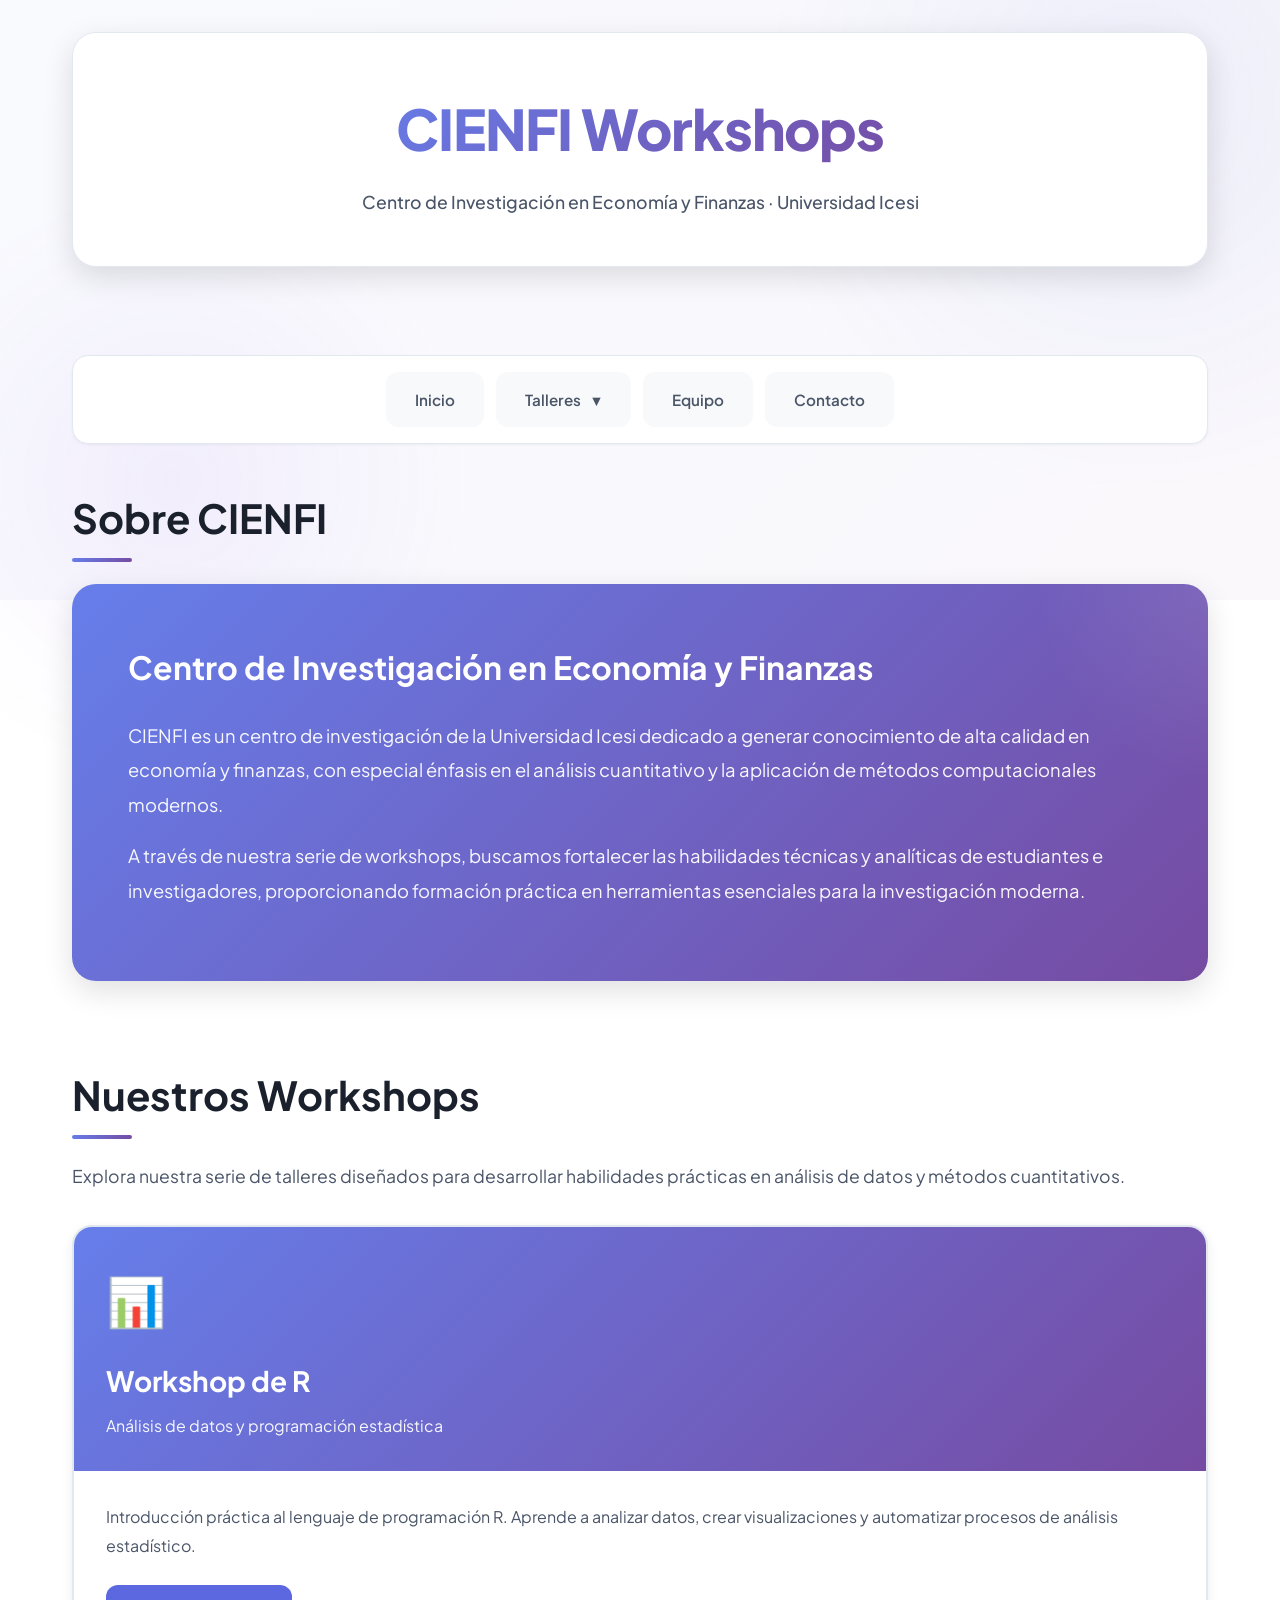
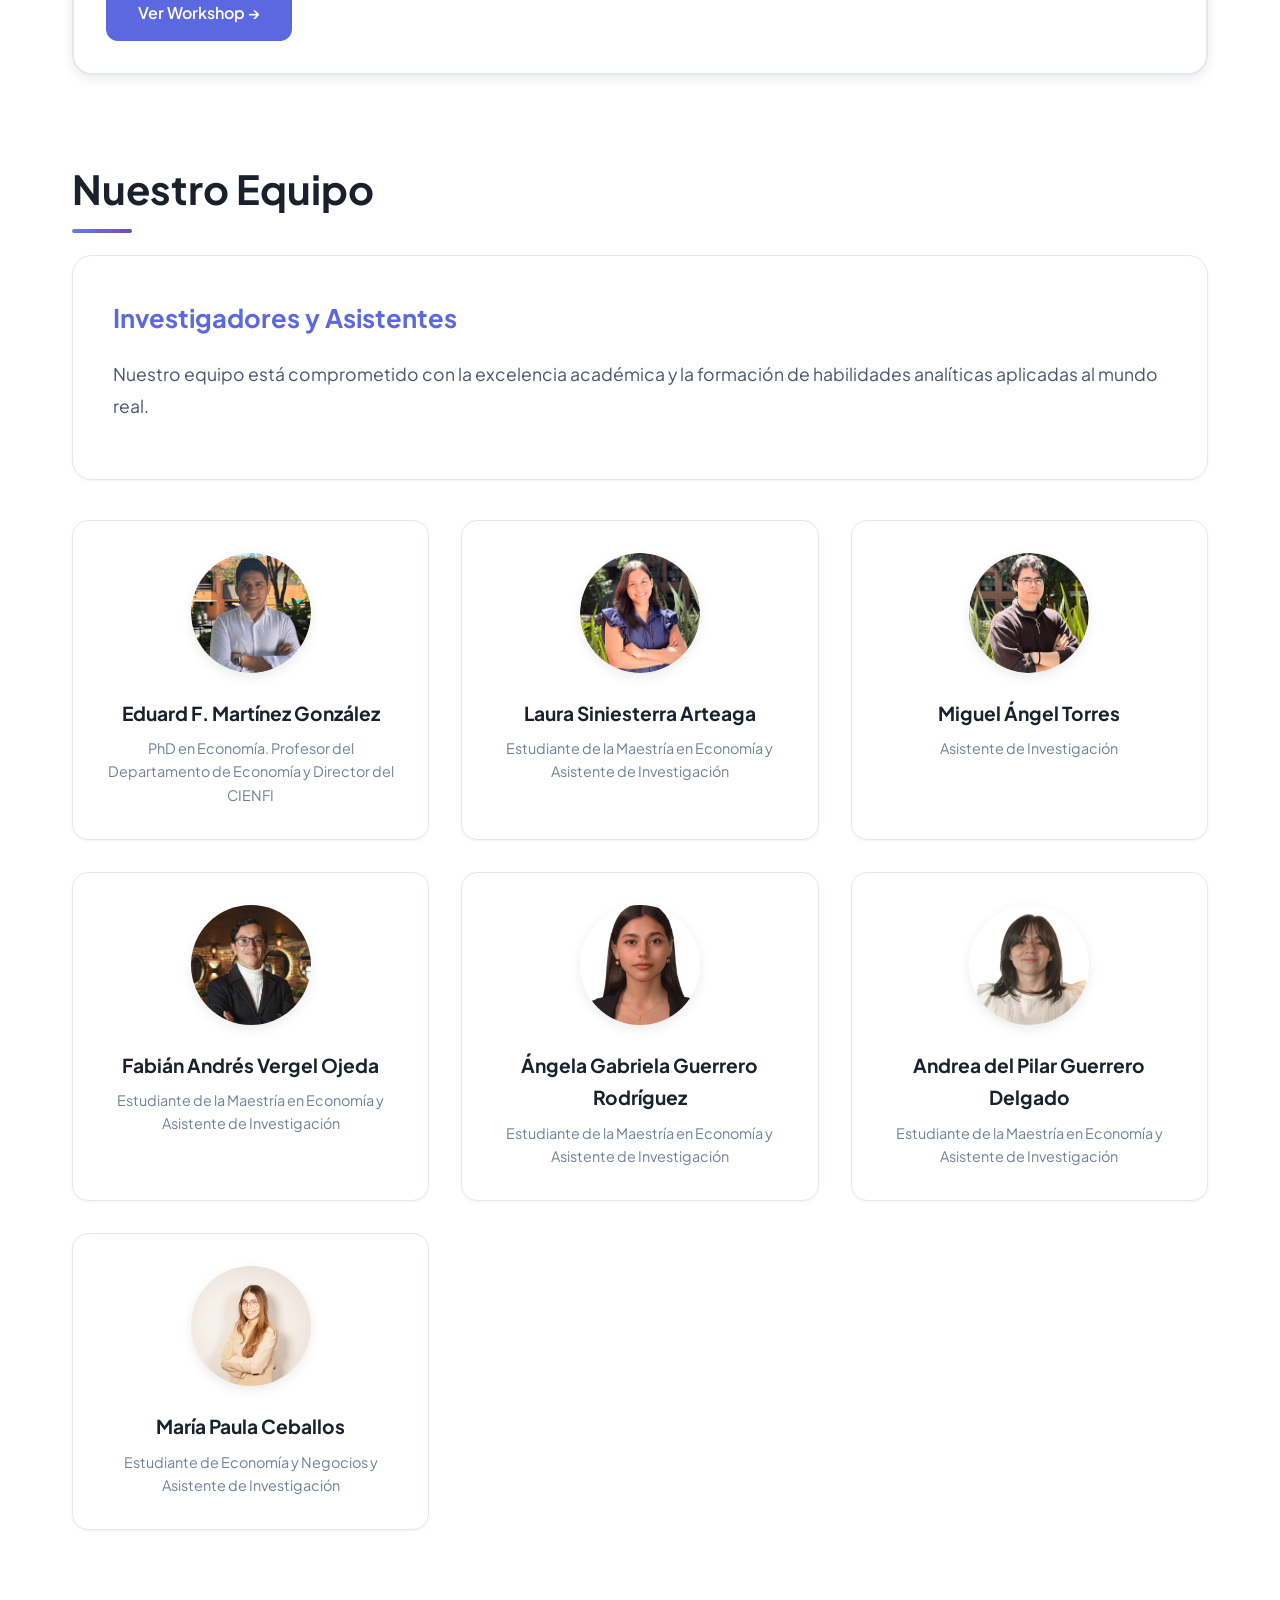
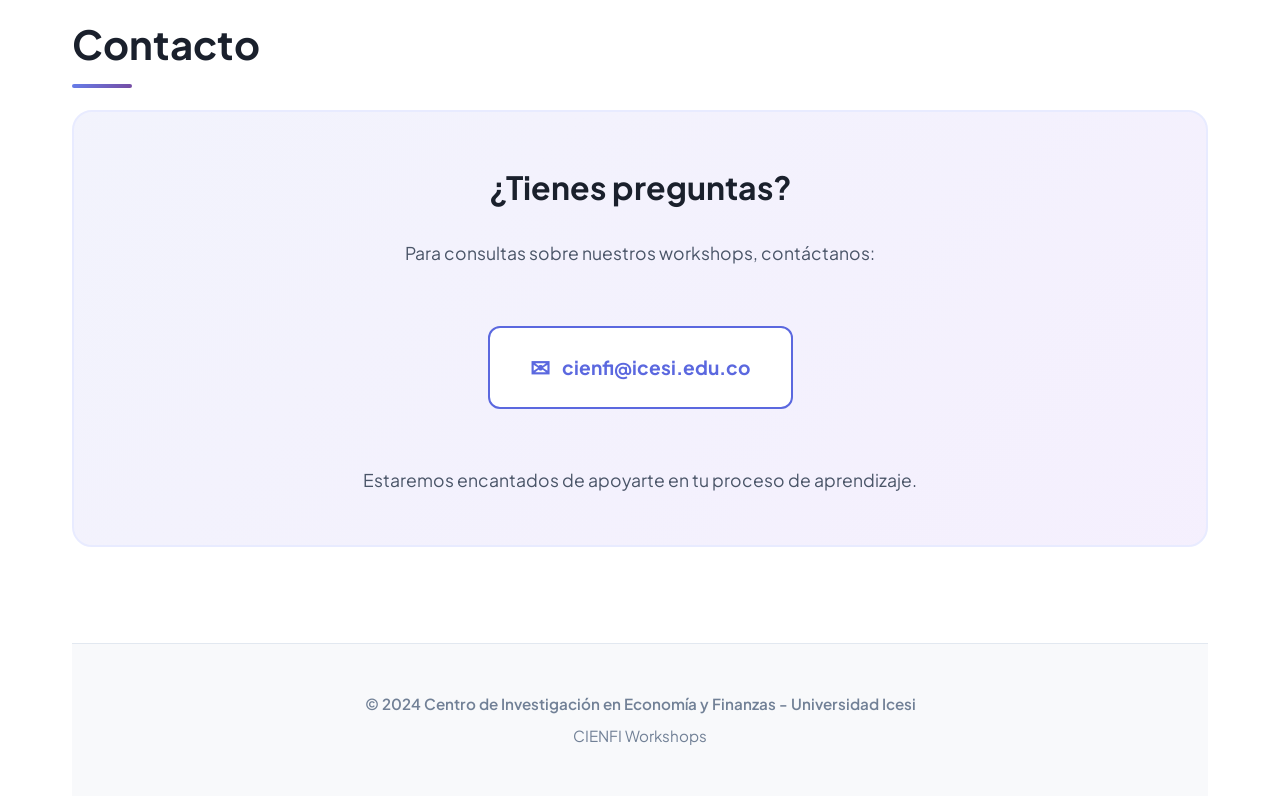
==== commit 8ce86e00: "Update index.html" ====
--- a/index.html
+++ b/index.html
@@ -398,17 +398,6 @@
             margin-bottom: 1.5rem;
         }
 
-        .workshop-status {
-            display: inline-block;
-            padding: 0.5rem 1rem;
-            background: rgba(91, 104, 223, 0.1);
-            color: var(--primary-blue);
-            border-radius: 20px;
-            font-size: 0.85rem;
-            font-weight: 600;
-            margin-bottom: 1.5rem;
-        }
-
         .btn {
             display: inline-block;
             padding: 0.9rem 2rem;
@@ -430,14 +419,13 @@
         }
 
         /* Team Section */
-       .team-grid {
+        .team-grid {
             display: grid;
             grid-template-columns: repeat(auto-fit, minmax(280px, 1fr));
             gap: 2rem;
             margin-top: 2.5rem;
             justify-items: center;
         }
-
 
         .team-member {
             background: var(--bg-white);
@@ -451,31 +439,26 @@
             max-width: 380px;
         }
 
-    .team-member:hover {
-        transform: translateY(-8px);
-        box-shadow: var(--shadow-lg);
-        border-color: var(--primary-blue);
-    }
-
-    .team-avatar {
-        width: 120px;
-        height: 120px;
-            .team-avatar img {
-                width: 100%;
-                height: 100%;
-                object-fit: cover;
-            }
-    }
-        .team-avatar-fallback {
+        .team-member:hover {
+            transform: translateY(-8px);
+            box-shadow: var(--shadow-lg);
+            border-color: var(--primary-blue);
+        }
+
+        .team-avatar {
+            width: 120px;
+            height: 120px;
+            margin: 0 auto 1.5rem;
+            border-radius: 50%;
+            overflow: hidden;
+            box-shadow: var(--shadow-md);
+            position: relative;
+        }
+
+        .team-avatar img {
             width: 100%;
             height: 100%;
-            background: var(--gradient-purple);
-            display: flex;
-            align-items: center;
-            justify-content: center;
-            font-size: 2.5rem;
-            font-weight: 700;
-            color: white;
+            object-fit: cover;
         }
 
         .team-name {
@@ -523,55 +506,6 @@
             box-shadow: var(--shadow-md);
         }
 
-        /* Copy email styles */
-        .copy-email {
-            display: inline-flex;
-            align-items: center;
-            gap: 0.5rem;
-            color: var(--primary-blue);
-            font-weight: 700;
-            cursor: pointer;
-            transition: all 0.3s ease;
-            padding: 0.25rem 0.5rem;
-            border-radius: 6px;
-            position: relative;
-        }
-
-        .copy-email:hover {
-            background: var(--light-blue);
-        }
-
-        .copy-icon {
-            font-size: 0.9rem;
-            opacity: 0.7;
-        }
-
-        .copy-email:hover .copy-icon {
-            opacity: 1;
-        }
-
-        /* Toast notification for copy confirmation */
-        .toast {
-            position: fixed;
-            bottom: 2rem;
-            right: 2rem;
-            background: var(--primary-blue);
-            color: white;
-            padding: 1rem 1.5rem;
-            border-radius: 12px;
-            box-shadow: var(--shadow-lg);
-            display: none;
-            align-items: center;
-            gap: 0.75rem;
-            font-weight: 600;
-            z-index: 10000;
-            animation: slideIn 0.3s ease-out;
-        }
-
-        .toast.show {
-            display: flex;
-        }
-
         footer {
             margin-top: 6rem;
             padding: 3rem 0;
@@ -643,7 +577,6 @@
                     <a href="index.html" class="nav-link">Inicio</a>
                 </div>
                 
-                <!-- Dropdown Menu for Workshops -->
                 <div class="nav-item dropdown">
                     <a href="#" class="nav-link">
                         Talleres <span class="dropdown-arrow">▼</span>
@@ -663,7 +596,6 @@
         </nav>
 
         <main>
-            <!-- About CIENFI -->
             <section class="section" id="about">
                 <h2 class="section-title">Sobre CIENFI</h2>
                 <div class="hero-card">
@@ -681,7 +613,6 @@
                 </div>
             </section>
 
-            <!-- Workshops Overview -->
             <section class="section" id="workshops">
                 <h2 class="section-title">Nuestros Workshops</h2>
                 <p class="card-description" style="margin-bottom: 2rem;">
@@ -690,7 +621,6 @@
                 </p>
 
                 <div class="workshops-grid">
-                    <!-- Workshop de R -->
                     <div class="workshop-card">
                         <div class="workshop-header">
                             <div class="workshop-icon">📊</div>
@@ -708,7 +638,6 @@
                 </div>
             </section>
 
-            <!-- Team CIENFI -->
             <section class="section" id="equipo">
                 <h2 class="section-title">Nuestro Equipo</h2>
                 
@@ -721,7 +650,6 @@
                 </div>
 
                 <div class="team-grid">
-                    <!-- Miembro 1 -->
                     <div class="team-member">
                         <div class="team-avatar">
                             <img src="images/eduard-cienfi.png" alt="Eduard F. Martínez González">
@@ -730,7 +658,6 @@
                         <div class="team-role">PhD en Economía. Profesor del Departamento de Economía y Director del CIENFI</div>
                     </div>
 
-                    <!-- Miembro 2 -->
                     <div class="team-member">
                         <div class="team-avatar">
                             <img src="images/laura-cienfi.jpeg" alt="Laura Siniesterra">
@@ -739,7 +666,6 @@
                         <div class="team-role">Estudiante de la Maestría en Economía y Asistente de Investigación</div>
                     </div>
 
-                    <!-- Miembro 3 -->
                     <div class="team-member">
                         <div class="team-avatar">
                             <img src="images/miguel-cienfi.jpeg" alt="Miguel Ángel Torres">
@@ -748,7 +674,6 @@
                         <div class="team-role">Asistente de Investigación</div>
                     </div>
 
-                    <!-- Miembro 4 -->
                     <div class="team-member">
                         <div class="team-avatar">
                             <img src="images/fabian-cienfi.jpeg" alt="Fabián Andrés Vergel Ojeda">
@@ -757,7 +682,6 @@
                         <div class="team-role">Estudiante de la Maestría en Economía y Asistente de Investigación</div>
                     </div>
 
-                    <!-- Miembro 5 -->
                     <div class="team-member">
                         <div class="team-avatar">
                             <img src="images/angela-cienfi.jpg" alt="Ángela Gabriela Guerrero Rodríguez">
@@ -766,7 +690,6 @@
                         <div class="team-role">Estudiante de la Maestría en Economía y Asistente de Investigación</div>
                     </div>
 
-                    <!-- Miembro 6 -->
                     <div class="team-member">
                         <div class="team-avatar">
                             <img src="images/andrea-cienfi.png" alt="Andrea del Pilar Guerrero Delgado">
@@ -775,7 +698,6 @@
                         <div class="team-role">Estudiante de la Maestría en Economía y Asistente de Investigación</div>
                     </div>
 
-                    <!-- Miembro 7 -->
                     <div class="team-member">
                         <div class="team-avatar">
                             <img src="images/mapu-cienfi.jpeg" alt="María Paula Ceballos">
@@ -786,7 +708,6 @@
                 </div>
             </section>
 
-            <!-- Contact -->
             <section class="section" id="contacto">
                 <h2 class="section-title">Contacto</h2>
                 
@@ -799,12 +720,8 @@
                     </p>
                     
                     <a href="mailto:cienfi@icesi.edu.co" class="contact-email">
-                       <span class="copy-email" 
-                            onclick="copyEmail('cienfi@icesi.edu.co'); return false;" 
-                            title="Clic para copiar">
-                            <strong>cienfi@icesi.edu.co</strong>
-                            <span class="copy-icon">📋</span>
-                        </span>
+                        <span style="font-size: 1.5rem;">✉</span>
+                        <span>cienfi@icesi.edu.co</span>
                     </a>
 
                     <p class="card-description" style="max-width: 700px; margin: 2rem auto 0;">
@@ -816,44 +733,13 @@
 
         <footer>
             <p style="font-weight: 600; margin-bottom: 0.5rem;">
-                © 2026 Centro de Investigación en Economía y Finanzas - Universidad Icesi   </footer>
+                © 2024 Centro de Investigación en Economía y Finanzas - Universidad Icesi
+            </p>
+            <p>CIENFI Workshops</p>
+        </footer>
     </div>
 
     <script>
-
-        // Copy email to clipboard
-        function copyEmail(email) {
-            navigator.clipboard.writeText(email).then(function() {
-                showToast();
-            }).catch(function(err) {
-                // Fallback for older browsers
-                const textArea = document.createElement('textarea');
-                textArea.value = email;
-                textArea.style.position = 'fixed';
-                textArea.style.left = '-999999px';
-                document.body.appendChild(textArea);
-                textArea.select();
-                try {
-                    document.execCommand('copy');
-                    showToast();
-                } catch (err) {
-                    alert('Email: ' + email);
-                }
-                document.body.removeChild(textArea);
-            });
-        }
-
-        function showToast() {
-            const toast = document.getElementById('toast');
-            toast.classList.add('show');
-            setTimeout(function() {
-                toast.style.animation = 'slideOut 0.3s ease-out';
-                setTimeout(function() {
-                    toast.classList.remove('show');
-                    toast.style.animation = '';
-                }, 300);
-            }, 2000);
-        }
         // Smooth scrolling
         document.querySelectorAll('a[href^="#"]').forEach(anchor => {
             anchor.addEventListener('click', function (e) {
@@ -890,7 +776,7 @@
         document.addEventListener('click', function(e) {
             if (!e.target.closest('.dropdown')) {
                 document.querySelectorAll('.dropdown').forEach(d => {
-                    d.classRemove('active');
+                    d.classList.remove('active');
                 });
             }
         });
@@ -915,4 +801,4 @@
         });
     </script>
 </body>
-</html+</html>
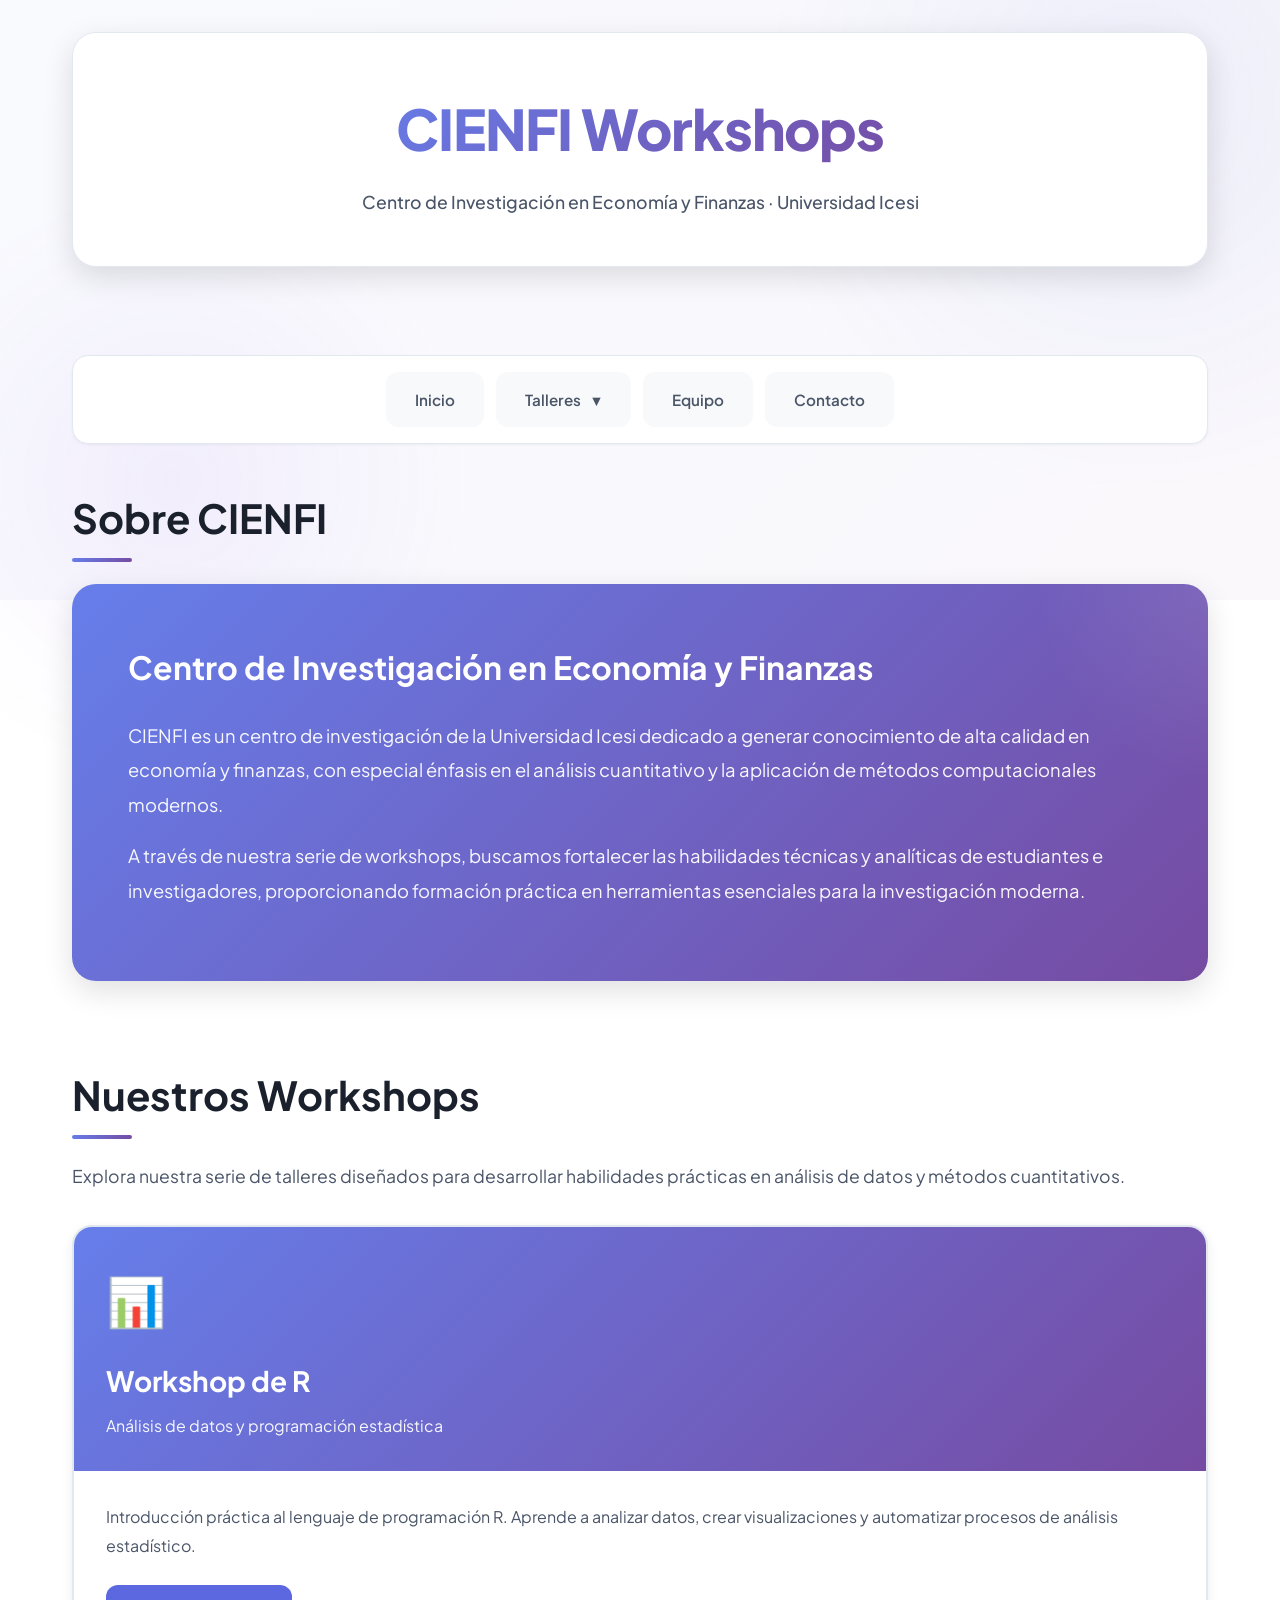
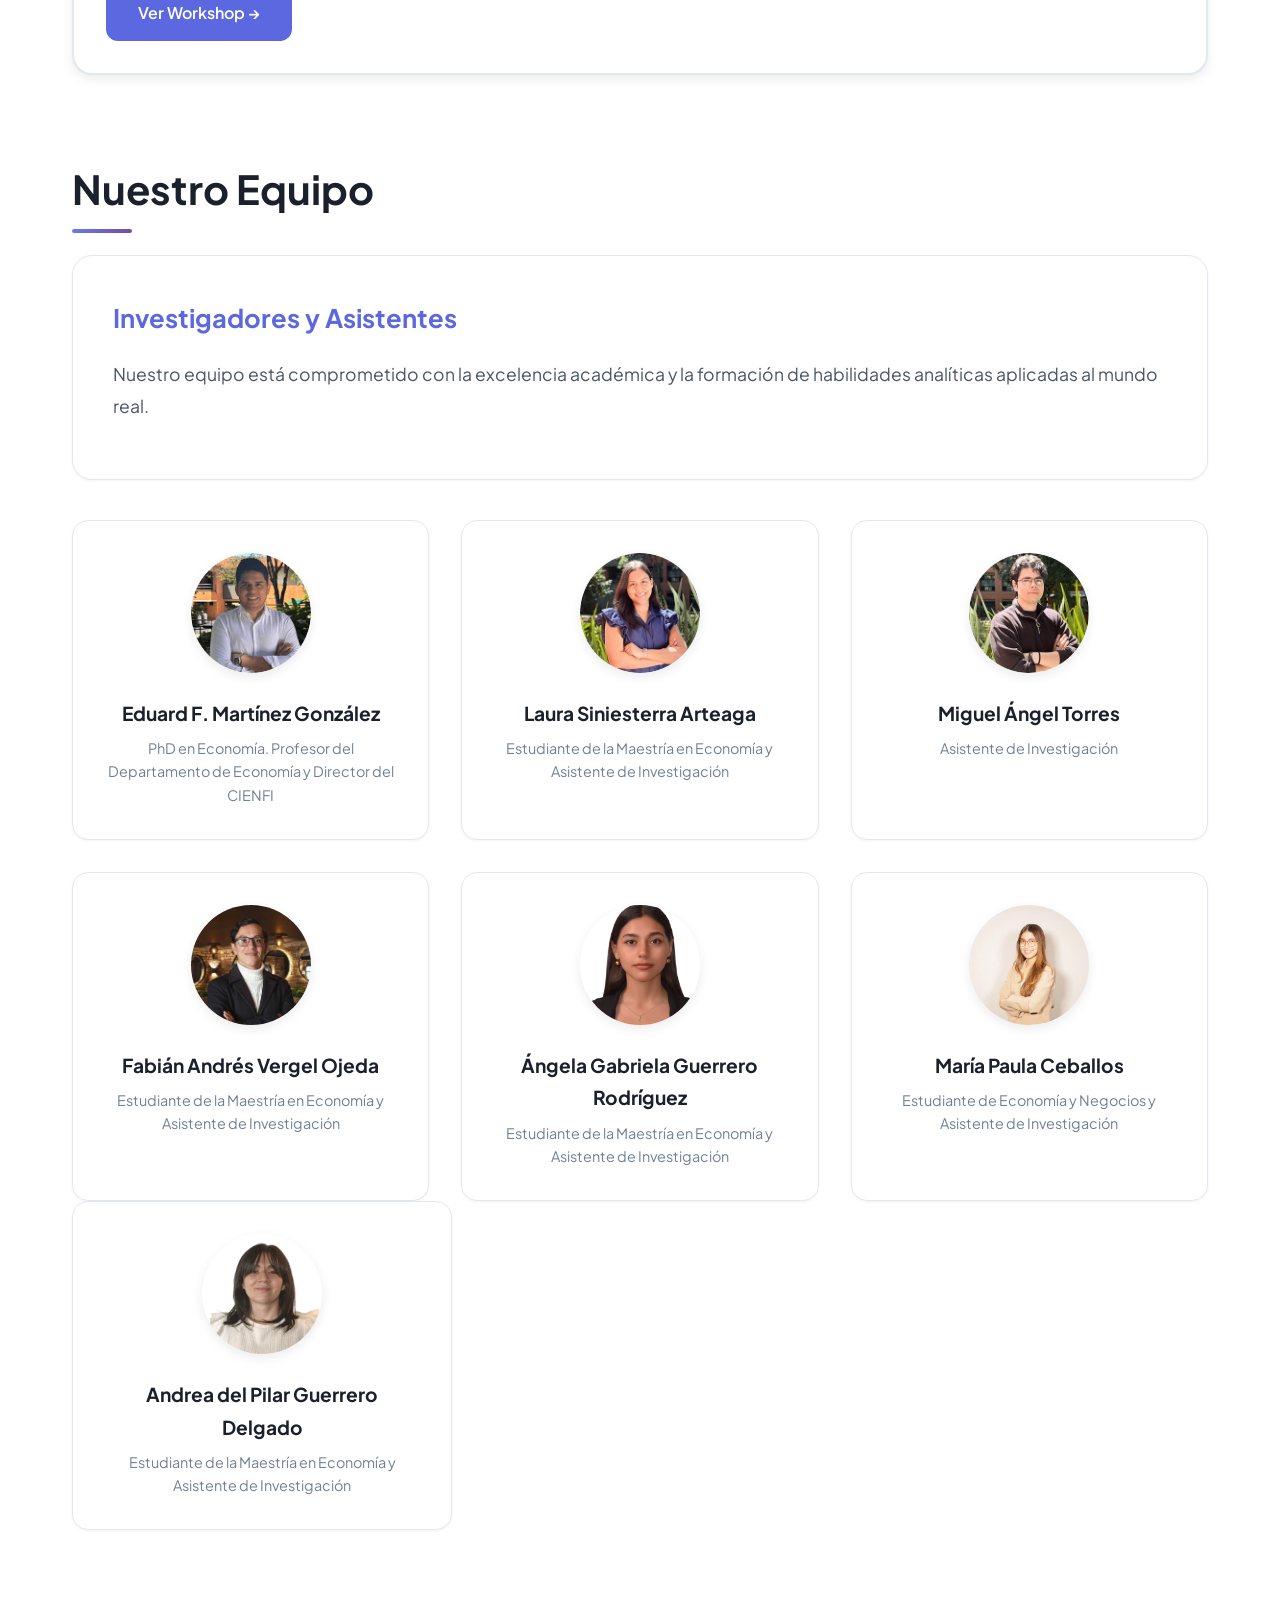
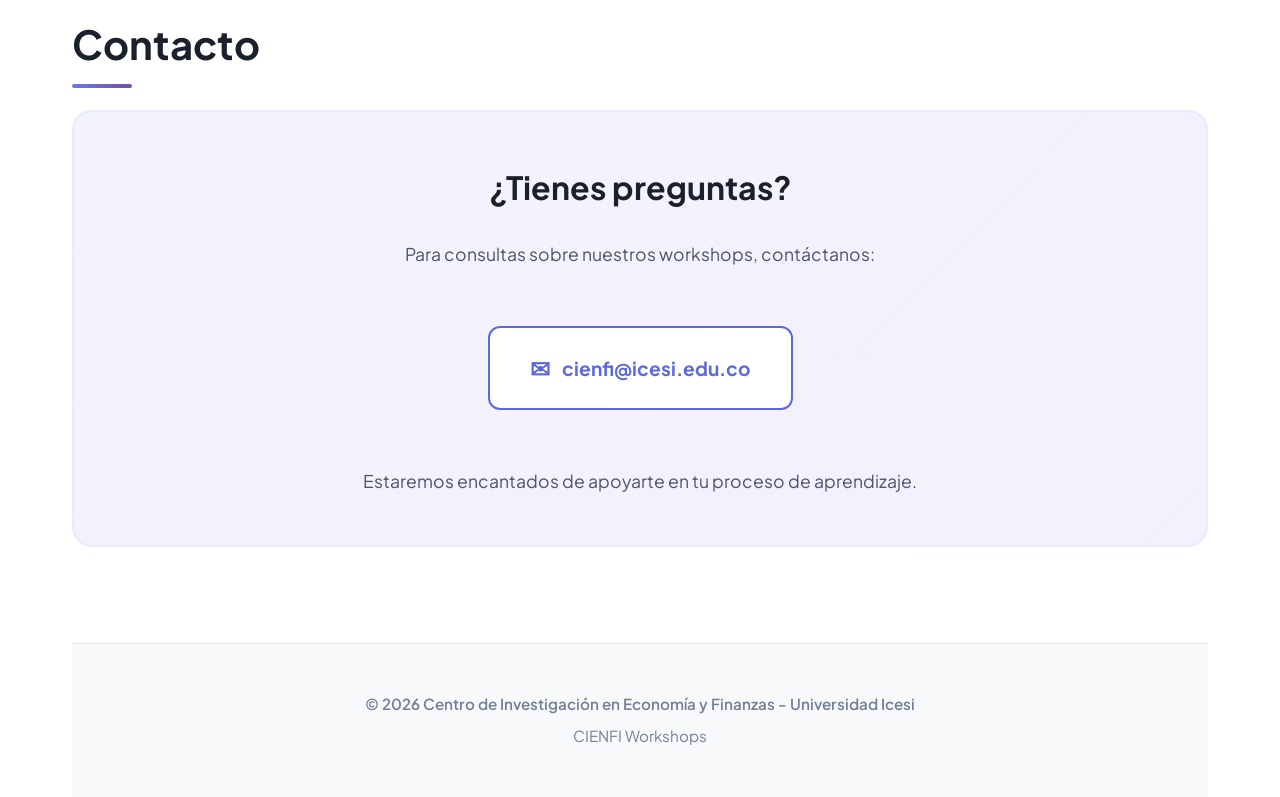
==== commit 401ea551: "Update index.html" ====
--- a/index.html
+++ b/index.html
@@ -690,6 +690,16 @@
                         <div class="team-role">Estudiante de la Maestría en Economía y Asistente de Investigación</div>
                     </div>
 
+
+                    <div class="team-member">
+                        <div class="team-avatar">
+                            <img src="images/mapu-cienfi.jpeg" alt="María Paula Ceballos">
+                        </div>
+                        <div class="team-name">María Paula Ceballos</div>
+                        <div class="team-role">Estudiante de Economía y Negocios y Asistente de Investigación</div>
+                    </div>
+                </div>
+
                     <div class="team-member">
                         <div class="team-avatar">
                             <img src="images/andrea-cienfi.png" alt="Andrea del Pilar Guerrero Delgado">
@@ -697,15 +707,7 @@
                         <div class="team-name">Andrea del Pilar Guerrero Delgado</div>
                         <div class="team-role">Estudiante de la Maestría en Economía y Asistente de Investigación</div>
                     </div>
-
-                    <div class="team-member">
-                        <div class="team-avatar">
-                            <img src="images/mapu-cienfi.jpeg" alt="María Paula Ceballos">
-                        </div>
-                        <div class="team-name">María Paula Ceballos</div>
-                        <div class="team-role">Estudiante de Economía y Negocios y Asistente de Investigación</div>
-                    </div>
-                </div>
+                
             </section>
 
             <section class="section" id="contacto">
@@ -733,7 +735,7 @@
 
         <footer>
             <p style="font-weight: 600; margin-bottom: 0.5rem;">
-                © 2024 Centro de Investigación en Economía y Finanzas - Universidad Icesi
+                © 2026 Centro de Investigación en Economía y Finanzas - Universidad Icesi
             </p>
             <p>CIENFI Workshops</p>
         </footer>
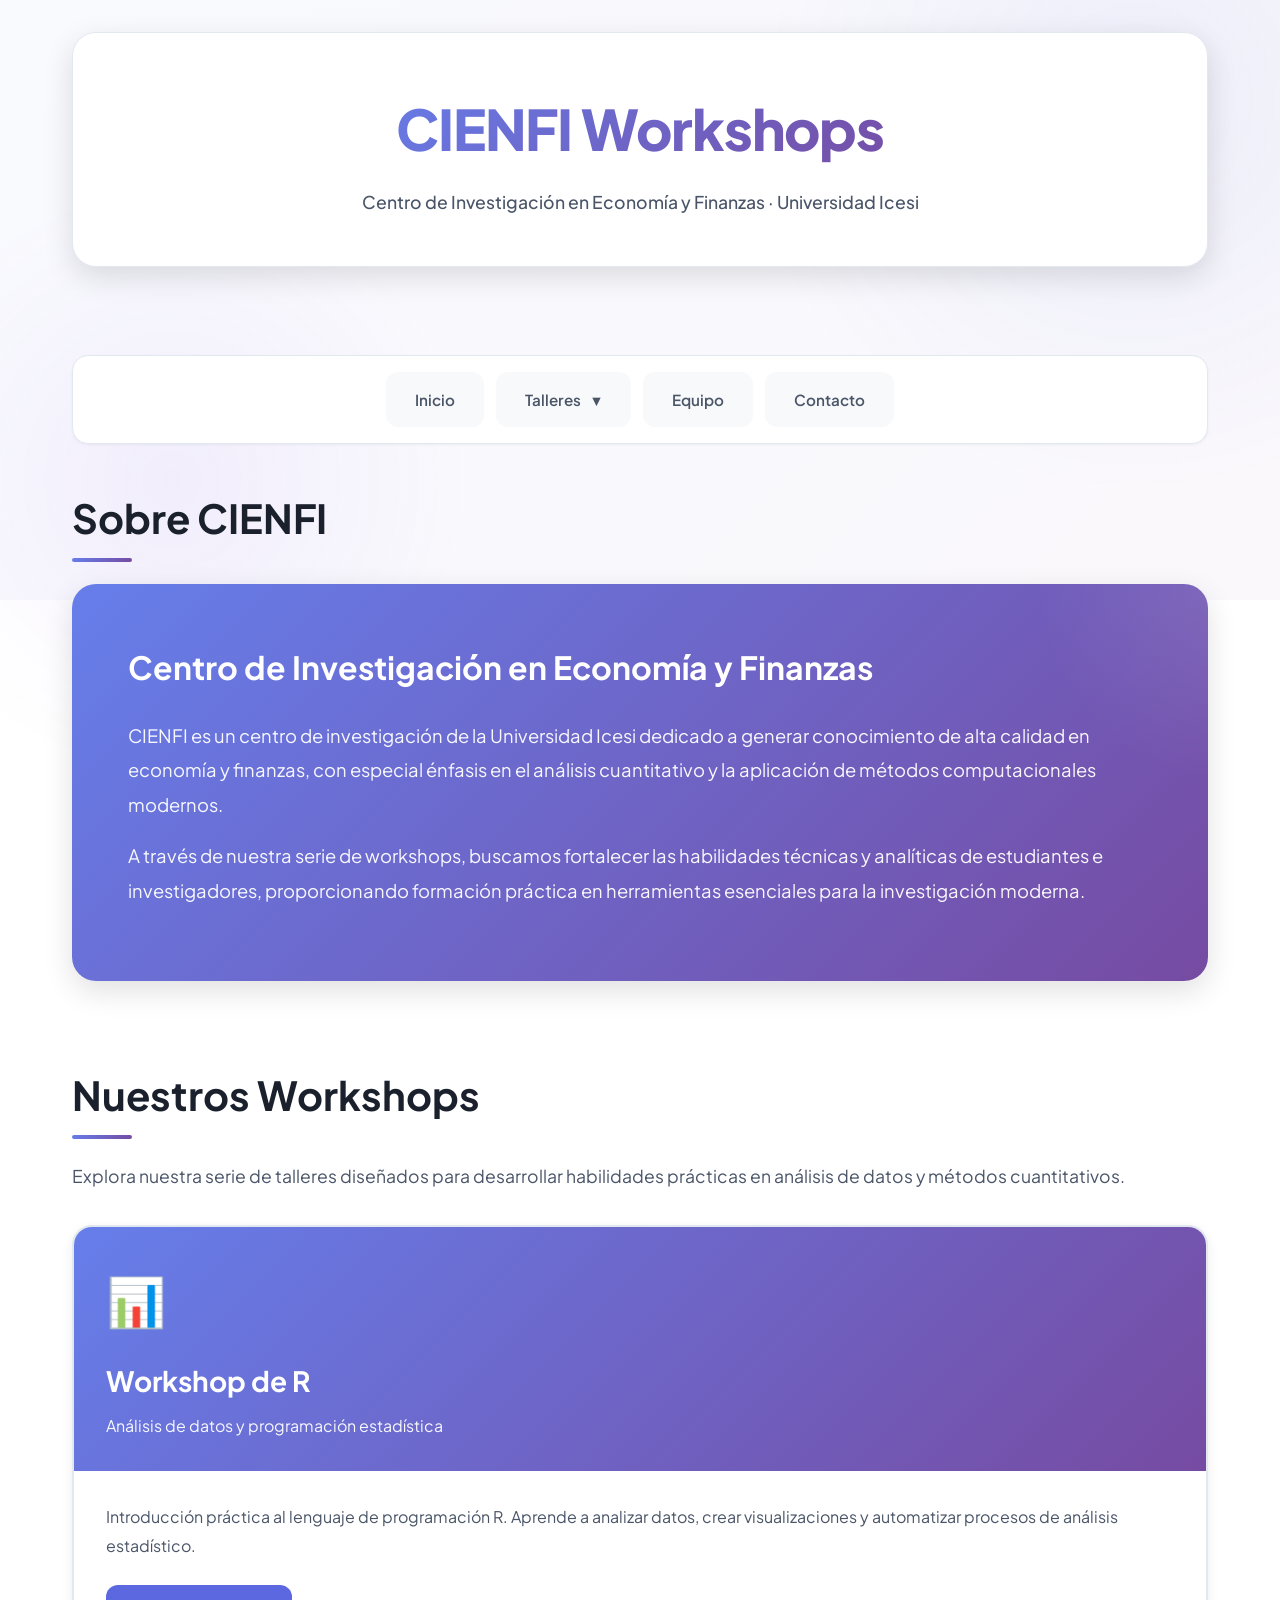
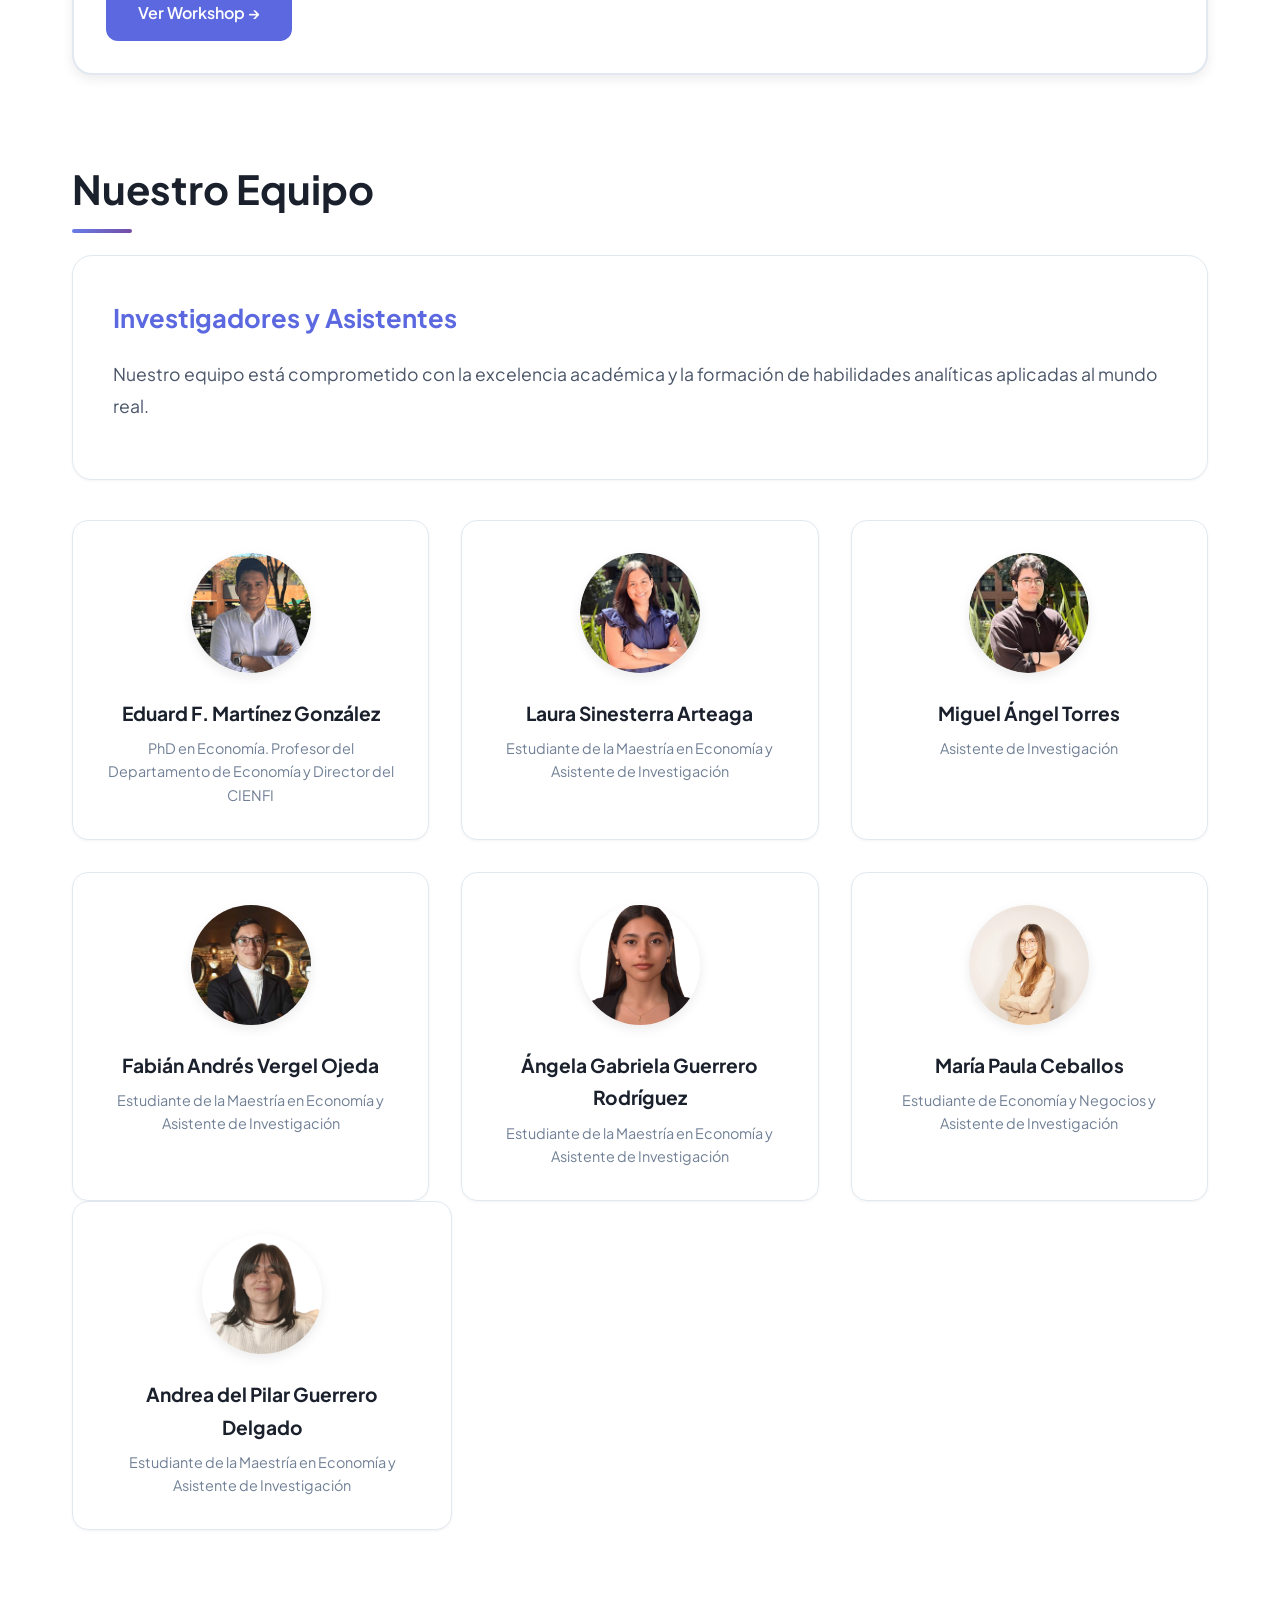
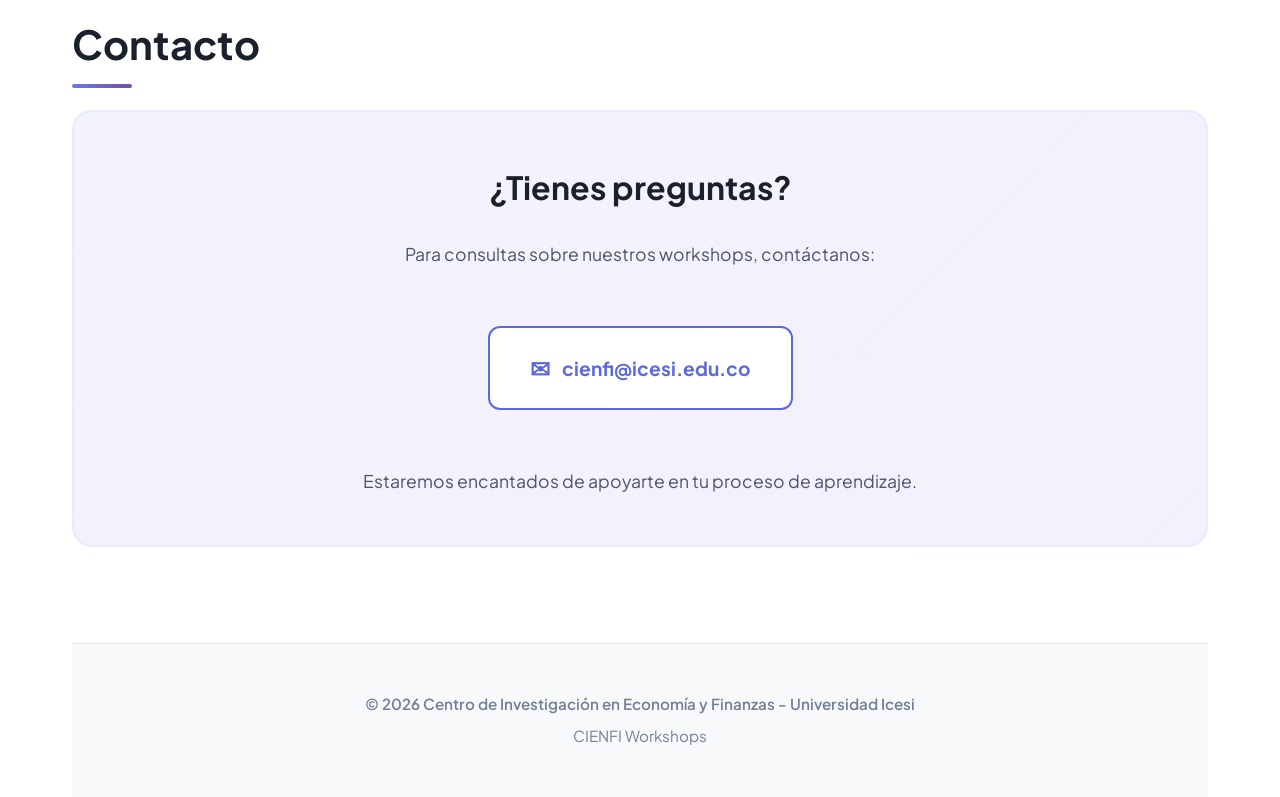
==== commit b397e0d1: "Update index.html" ====
--- a/index.html
+++ b/index.html
@@ -662,7 +662,7 @@
                         <div class="team-avatar">
                             <img src="images/laura-cienfi.jpeg" alt="Laura Siniesterra">
                         </div>
-                        <div class="team-name">Laura Siniesterra Arteaga</div>
+                        <div class="team-name">Laura Sinesterra Arteaga</div>
                         <div class="team-role">Estudiante de la Maestría en Economía y Asistente de Investigación</div>
                     </div>
 
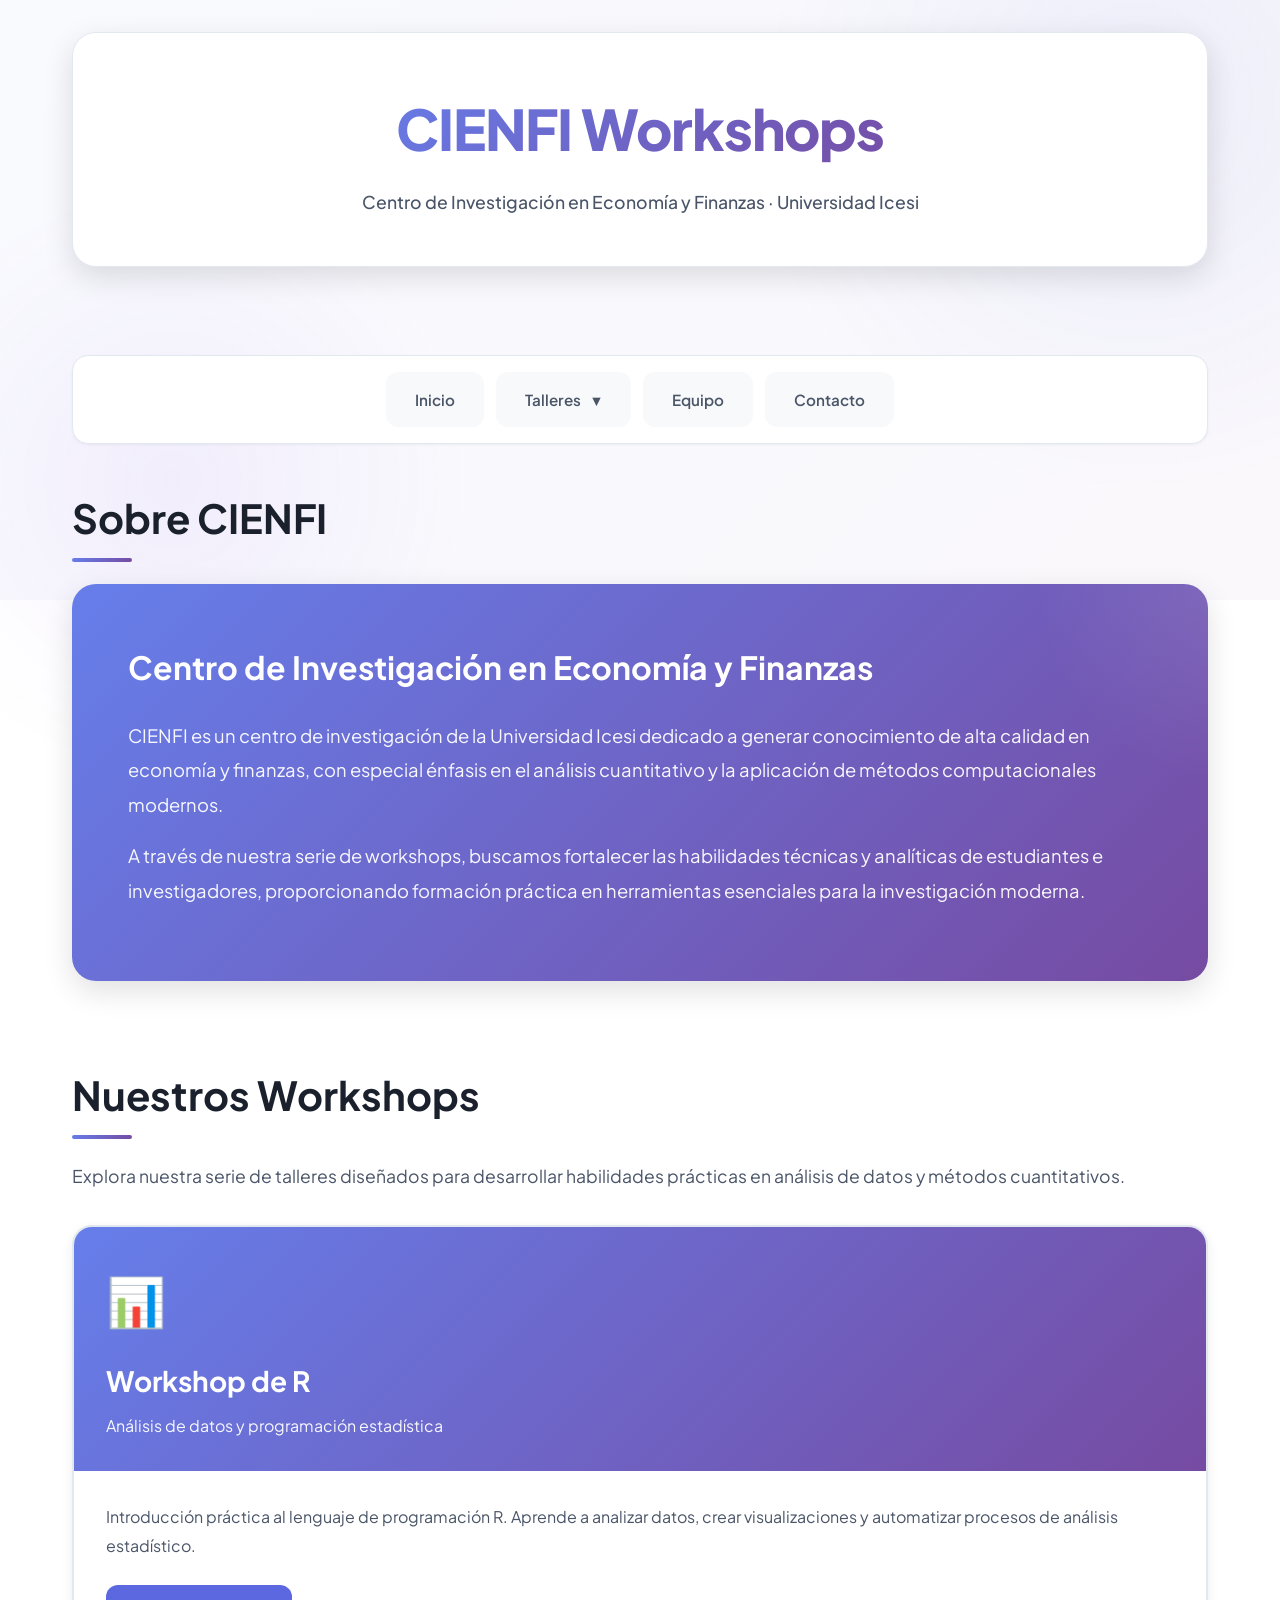
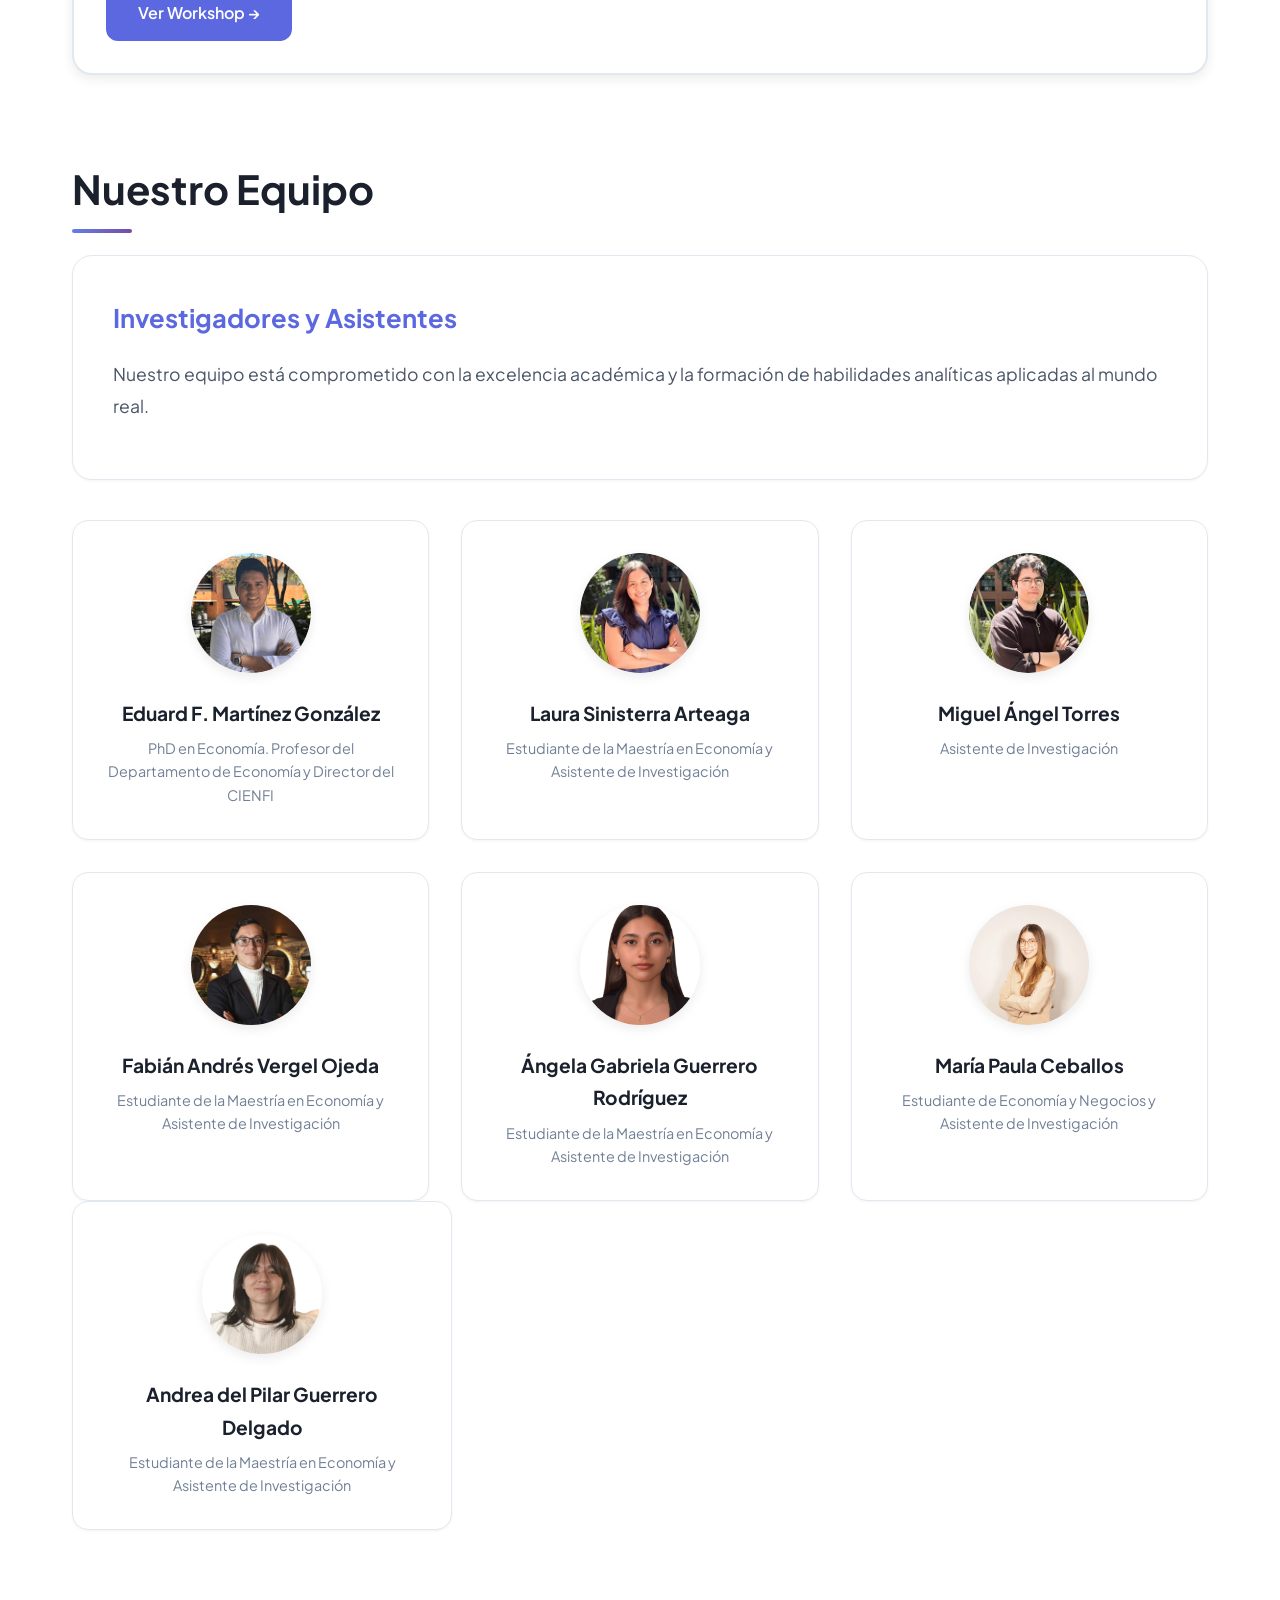
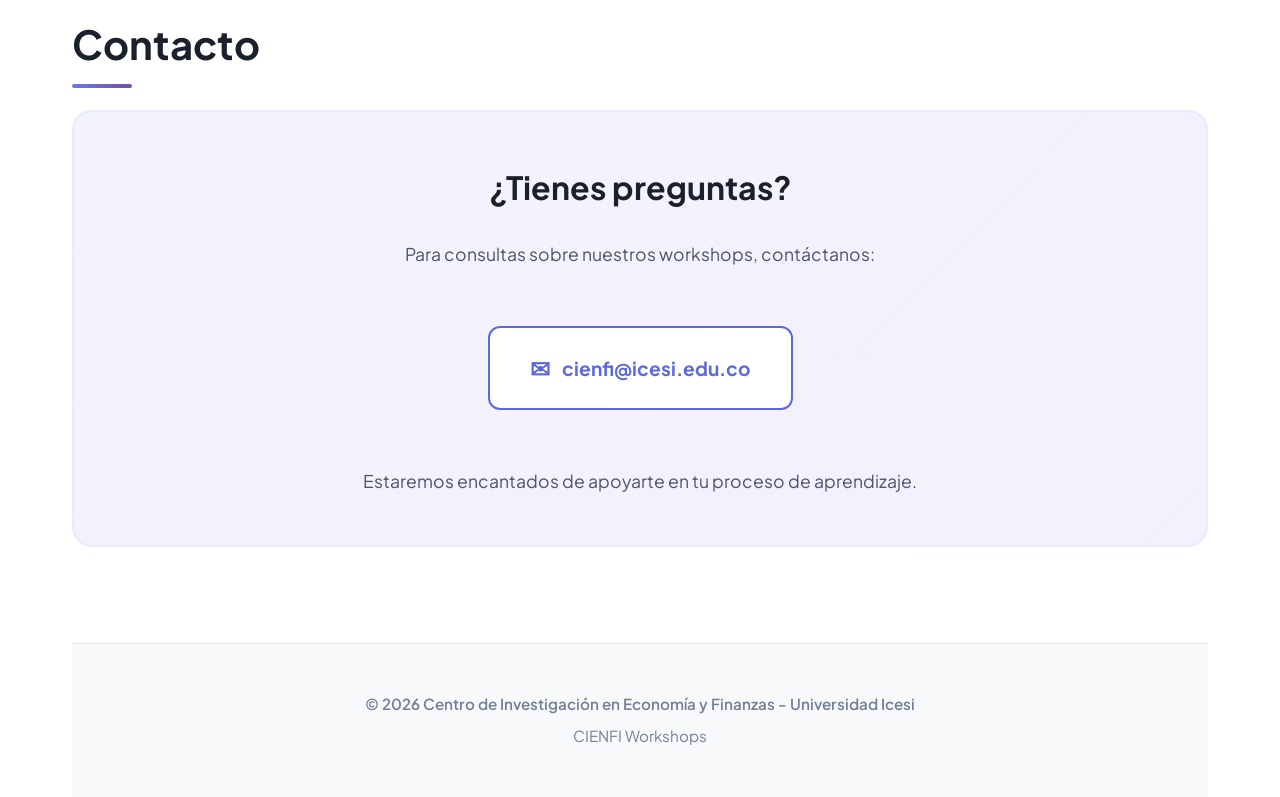
==== commit e4e290c7: "Update index.html" ====
--- a/index.html
+++ b/index.html
@@ -662,7 +662,7 @@
                         <div class="team-avatar">
                             <img src="images/laura-cienfi.jpeg" alt="Laura Siniesterra">
                         </div>
-                        <div class="team-name">Laura Sinesterra Arteaga</div>
+                        <div class="team-name">Laura Sinisterra Arteaga</div>
                         <div class="team-role">Estudiante de la Maestría en Economía y Asistente de Investigación</div>
                     </div>
 
